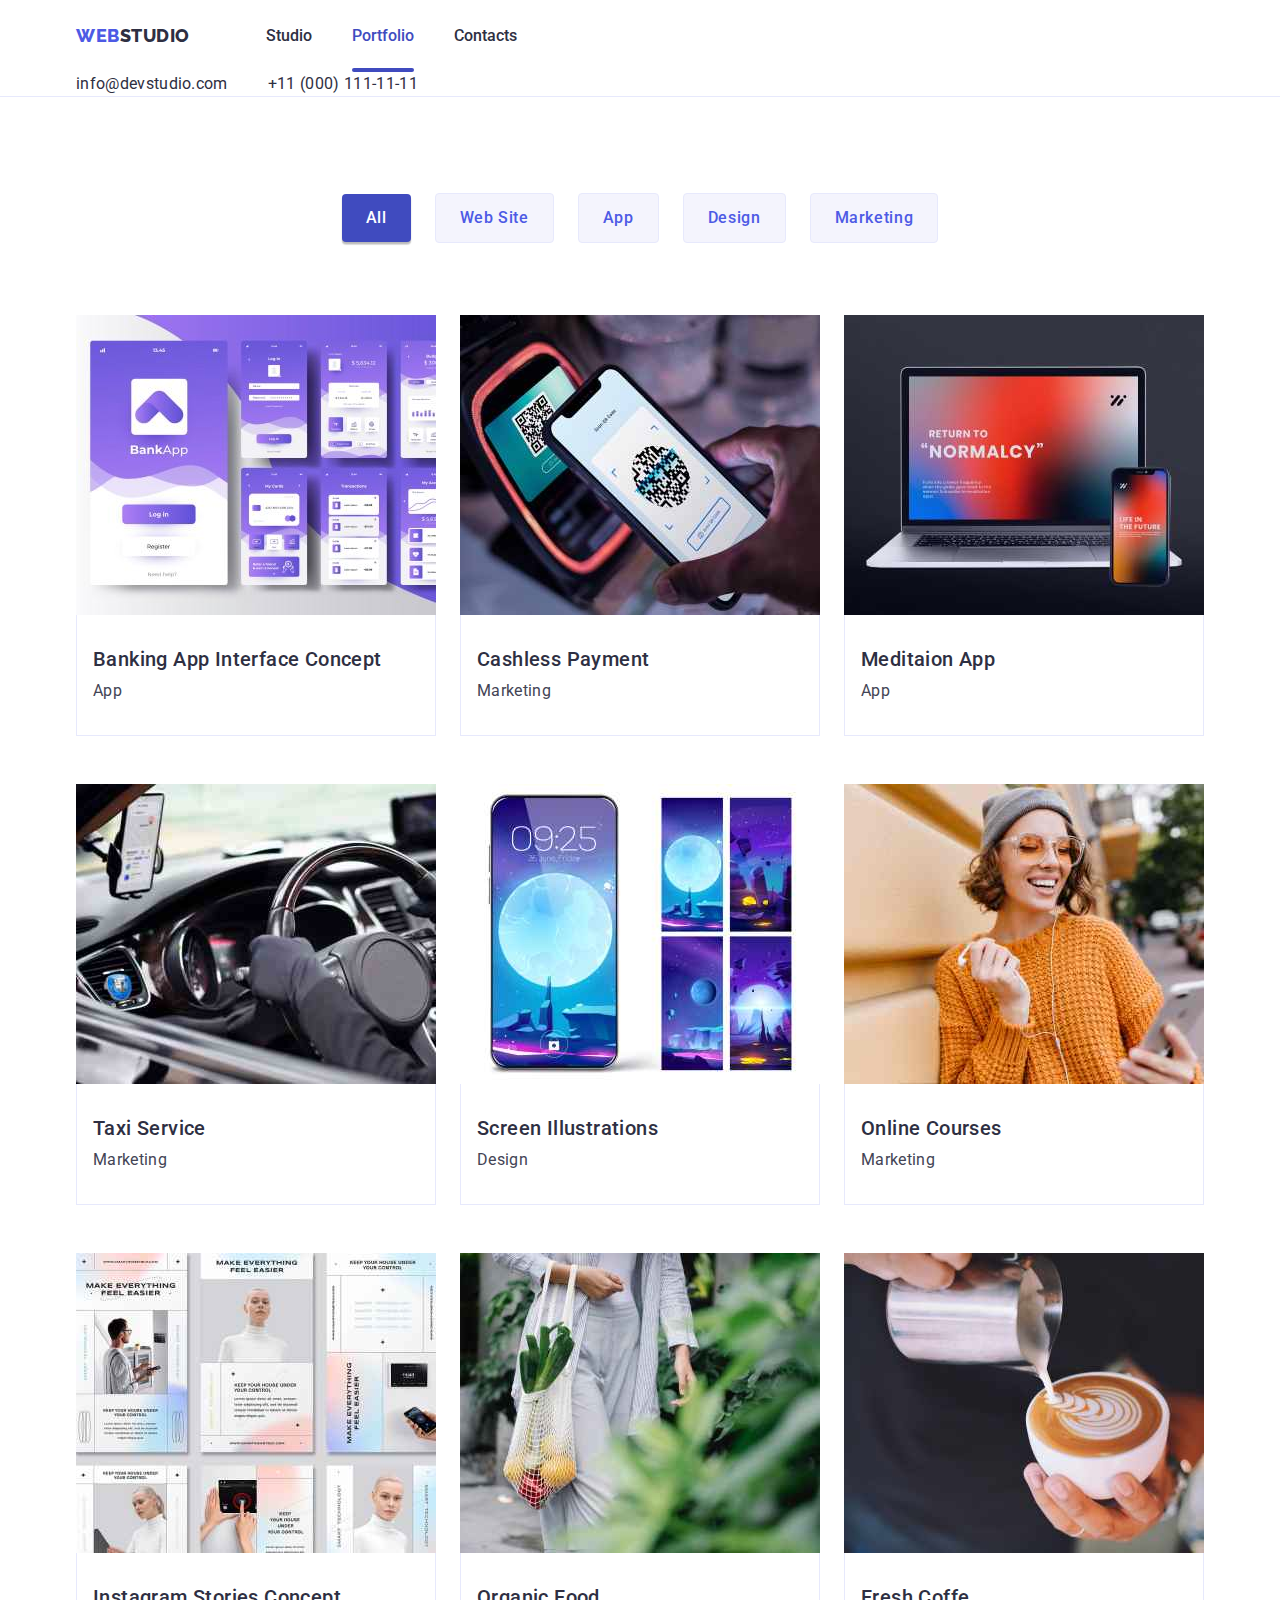
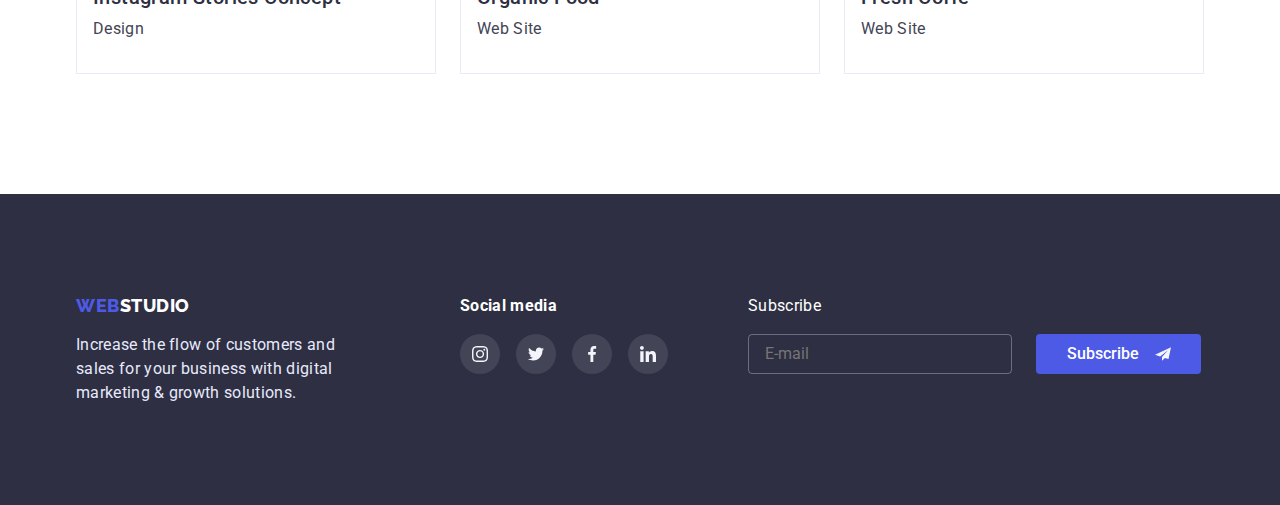
==== portfolio.html @ 862dbf1c "." ====
<!DOCTYPE html>
<html lang="en">
  <head>
    <meta charset="UTF-8" />
    <meta http-equiv="X-UA-Compatible" content="IE=edge" />
    <meta name="viewport" content="width=device-width, initial-scale=1.0" />
    <title>Portfolio</title>
    <link
      rel="stylesheet"
      href="https://cdnjs.cloudflare.com/ajax/libs/modern-normalize/1.0.0/modern-normalize.min.css"
    />
    <link rel="stylesheet" href="./css/styles.css" />
    <link rel="preconnect" href="https://fonts.googleapis.com" />
    <link rel="preconnect" href="https://fonts.gstatic.com" crossorigin />
    <link
      href="https://fonts.googleapis.com/css2?family=Raleway:wght@800&family=Roboto:wght@400;500;700;900&display=swap"
      rel="stylesheet"
    />
    <link rel="preconnect" href="https://fonts.gstatic.com>" />
  </head>
  <body>
    <header>
      <div class="container header-container">
        <nav class="header-nav">
          <a href="./index.html" class="logo-first"
            >web<span class="logo-second">studio</span></a
          >

          <ul class="site-nav">
            <li><a href="./index.html" class="link">Studio</a></li>
            <li><a href="" class="link current">Portfolio</a></li>
            <li><a href="" class="link">Contacts</a></li>
          </ul>
        </nav>
        <address>
          <ul class="adress-link">
            <li>
              <a href="mailto:info@devstudio.com" class="adress-contact"
                >info@devstudio.com</a
              >
            </li>
            <li>
              <a href="tel:+110001111111" class="adress-contact"
                >+11 (000) 111-11-11</a
              >
            </li>
          </ul>
        </address>
      </div>
    </header>
    <main>
      <section class="portfolio">
        <div class="container">
          <h1 class="section-title" hidden>Figures</h1>

          <ul class="button">
            <li><button type="button" class="button-primary">All</button></li>
            <li>
              <button type="button" class="button-secondary">Web Site</button>
            </li>
            <li>
              <button type="button" class="button-secondary">App</button>
            </li>
            <li>
              <button type="button" class="button-secondary">Design</button>
            </li>
            <li>
              <button type="button" class="button-secondary">Marketing</button>
            </li>
          </ul>

          <ul class="pictures-list">
            <li class="pictures-card">
              <a class="pictures" href="#">
                <div class="pictures-image">  
                <img
                  src="./images/imgportfolio1.jpg"
                  alt="news"
                  width="360"
                  height="300" />
                  <div class="pictures-description">
                  <p class="pictures-description-text">
                    14 Stylish and User-Friendly App Design Concepts · Task Manager App · Calorie Tracker App · Exotic Fruit Ecommerce App · Cloud Storage App
                  </p>
                </div>
                </div>
                <div class="picture">
                  <h2 class="title-secondary">Banking App Interface Concept</h2>
                  <p class="section-text">App</p>
                </div>
              </a>
            </li>
               
                 
                
            <li class="pictures-card">
              <a class="pictures" href="#">
                <div class="pictures-image">    
                <img
                  src="./images/imgportfolio2.jpg"
                  alt="qr code"
                  width="360"
                  height="300"
                />
                <div class="pictures-description">
                  <p class="pictures-description-text">
                    14 Stylish and User-Friendly App Design Concepts · Task Manager App · Calorie Tracker App · Exotic Fruit Ecommerce App · Cloud Storage App
                  </p>
                </div>
                </div>
                <div class="picture">
                  <h2 class="title-secondary">Cashless Payment</h2>
                  <p class="section-text">Marketing</p>
                </div>
              </a>
            </li>
            <li class="pictures-card">
              <a class="pictures" href="#">
                <div class="pictures-image">  
                <img
                  src="./images/imgportfolio3.jpg"
                  alt="leptop"
                  width="360"
                  height="300"
                />
                <div class="pictures-description">
                  <p class="pictures-description-text">
                    14 Stylish and User-Friendly App Design Concepts · Task Manager App · Calorie Tracker App · Exotic Fruit Ecommerce App · Cloud Storage App
                  </p>
                </div>
                </div>
                <div class="picture">
                  <h2 class="title-secondary">Meditaion App</h2>
                  <p class="section-text">App</p>
                </div>
              </a>
            </li>
            <li class="pictures-card">
              <a class="pictures" href="#">
                <div class="pictures-image">  
                <img
                  src="./images/imgportfolio4.jpg"
                  alt="car"
                  width="360"
                  height="300"
                />
                <div class="pictures-description">
                  <p class="pictures-description-text">
                    14 Stylish and User-Friendly App Design Concepts · Task Manager App · Calorie Tracker App · Exotic Fruit Ecommerce App · Cloud Storage App
                  </p>
                </div>
                </div>
                <div class="picture">
                  <h2 class="title-secondary">Taxi Service</h2>
                  <p class="section-text">Marketing</p>
                </div>
              </a>
            </li>
            <li class="pictures-card">
              <a class="pictures" href="#">
                <div class="pictures-image">  
                <img
                  src="./images/imgportfolia5.jpg"
                  alt="screen"
                  width="360"
                  height="300"
                />
                <div class="pictures-description">
                  <p class="pictures-description-text">
                    14 Stylish and User-Friendly App Design Concepts · Task Manager App · Calorie Tracker App · Exotic Fruit Ecommerce App · Cloud Storage App
                  </p>
                </div>
                </div>
                <div class="picture">
                  <h2 class="title-secondary">Screen Illustrations</h2>
                  <p class="section-text">Design</p>
                </div>
              </a>
            </li>
            <li class="pictures-card">
              <a class="pictures" href="#">
                <div class="pictures-image">  
                <img
                  src="./images/imgportfolio6.jpg"
                  alt="foto"
                  width="360"
                  height="300"
                />
                <div class="pictures-description">
                  <p class="pictures-description-text">
                    14 Stylish and User-Friendly App Design Concepts · Task Manager App · Calorie Tracker App · Exotic Fruit Ecommerce App · Cloud Storage App
                  </p>
                </div>
                </div>
                <div class="picture">
                  <h2 class="title-secondary">Online Courses</h2>
                  <p class="section-text">Marketing</p>
                </div>
              </a>
            </li>
            <li class="pictures-card">
              <a class="pictures" href="#">
                <div class="pictures-image">  
                <img
                  src="./images/imgportfolio7.jpg"
                  alt="instagram"
                  width="360"
                  height="300"
                />
                <div class="pictures-description">
                  <p class="pictures-description-text">
                    14 Stylish and User-Friendly App Design Concepts · Task Manager App · Calorie Tracker App · Exotic Fruit Ecommerce App · Cloud Storage App
                  </p>
                </div>
                </div>
                <div class="picture">
                  <h2 class="title-secondary">Instagram Stories Concept</h2>
                  <p class="section-text">Design</p>
                </div>
              </a>
            </li>
            <li class="pictures-card">
              <a class="pictures" href="#">
                <div class="pictures-image">  
                <img
                  src="./images/imgportfolio8.jpg"
                  alt="food"
                  width="360"
                  height="300"
                />
                <div class="pictures-description">
                  <p class="pictures-description-text">
                    14 Stylish and User-Friendly App Design Concepts · Task Manager App · Calorie Tracker App · Exotic Fruit Ecommerce App · Cloud Storage App
                  </p>
                </div>
                </div>
                <div class="picture">
                  <h2 class="title-secondary">Organic Food</h2>
                  <p class="section-text">Web Site</p>
                </div>
              </a>
            </li>
            <li class="pictures-card">
              <a class="pictures" href="#">
                <div class="pictures-image">  
                <img
                  src="./images/imgportfolio9.jpg"
                  alt="coffe"
                  width="360"
                  height="300"
                />
                <div class="pictures-description">
                  <p class="pictures-description-text">
                    14 Stylish and User-Friendly App Design Concepts · Task Manager App · Calorie Tracker App · Exotic Fruit Ecommerce App · Cloud Storage App
                  </p>
                </div>
                </div>
                <div class="picture">
                  <h2 class="title-secondary">Fresh Coffe</h2>
                  <p class="section-text">Web Site</p>
                </div>
              </a>
            </li>
          </ul>
        </div>
      </section>
    </main>
    <footer class="footer">
      <div class="footer-container container">
        <div class="footer-webstudio"> 
        <a href="./index.html" class="logo-first"
          >web<span class="logo-second-footer">studio</span></a
        >
        <p class="footer-text">
          Increase the flow of customers and sales for your business with
          digital marketing & growth solutions.
        </p>
      </div >
        <div class="footer-social-media" >   
          <h3 class="name-media">Social media</h3>
     <ul class="social-media">
         
          <li class="socials-item" > 
            <a class="footer-link" href="#">
           <svg class="footer-icon">
             <use href='./images/icons.svg#icon-instagram' > </use>
           
          </a> 
         </li> 
         <li class="socials-item" > 
          <a class="footer-link" href="#">
         <svg class="footer-icon">
           <use href='./images/icons.svg#icon-twitter'  > </use>
         
        </a> 
       </li> 
       <li class="socials-item" > 
        <a class="footer-link" href="#">
       <svg class="footer-icon">
         <use href='./images/icons.svg#icon-facebook'  > </use>
       
      </a> 
     </li> 
     <li class="socials-item" > 
      <a class="footer-link" href="#">
     <svg class="footer-icon">
       <use href='./images/icons.svg#icon-linkedin' > </use>
     
    </a> 
   </li> 
         </ul>
        
        </div>
        <div class="footer-block">
          <p class="footer-subscribe"> Subscribe</p>
          <form class="footer-part" action="">
            <input class="footer-input" id="email" type="email" name="email" placeholder="E-mail">
          <button class="footer-button" type="submit" >Subscribe 
            <svg class="footer-icon" width="24" height="24">
                  <use href="./images/icon-subscribe.svg#icon-Frame-3"></use>
                </svg> 
              </button> 
              
          </form>  
        </div>
      </div>
      </div>
    </footer>
  </body>
</html>
---- css/styles.css ----
:root {
  --primary-text-color: #2e2f42;
  --accent-color: #434455;
  --footer-text-color: #e7e9fc;
  --ligo-color: #4d5ae5;
  --button-color: #404bbf;
  --color-background: #ffffff;
  --color-background-button: #f4f4fd;
  --color-footer-link: rgba(255 255 255 0.1);
  --color-footer-icon: #31d0aa;
  --color-customer: #8e8f99;
  --color-background-modal: #FCFCFC ;
}
body {
  font-family: "Roboto", sans-serif;
  background-color: var(--color-background);
  color: var(--primary-text-color);
  margin: 0;
}
.container {
  max-width: 428px;
  padding-left: 15px;
  padding-right: 15px;
  margin-left: auto;
  margin-right: auto;
}

@media screen and (min-width: 768px) {
  .container {
    max-width: 768px;
  }
}

@media screen and (min-width: 1200px) {
  .container {
    max-width: 1158px;
  }
}
.section {
  padding-top: 120px;
  padding-bottom: 120px;
}
.header-container-desktop {
  display: flex;
  align-items: center;
  gap: 24px;
}
header {
  border-bottom: 1px solid var(--footer-text-color);
 
}
.header-nav {
  display: flex;
  align-items: center;
  flex-grow: 1;
}

ul {
  list-style: none;
  margin: 0;
  padding: 0;
  list-style-type: none;
}
h1,
h2,
h3,
ul,
p {
  margin-top: 0;
  margin-bottom: 0;
}
img {
  display: block;
  max-width: 100%;
  height: auto;
}
.site-nav {
  font-weight: 500;
  font-size: 16px;
  line-height: 1.5;
  text-decoration: none;
  display: flex;
  gap: 40px;
}

.logo-first {
  font-family: "Raleway";
  font-weight: 800;
  font-size: 18px;
  letter-spacing: 0.03em;
  line-height: 1.3;
  color: var(--ligo-color);
  text-decoration: none;
  text-transform: uppercase;
  margin-right: 76px;
}
.logo-second {
  color: var(--primary-text-color);
}
.logo-second-footer {
  align-items: center;
  font-family: "Raleway";
  font-style: normal;
  font-weight: 800;
  font-size: 18px;
  line-height: 1.3;
  letter-spacing: 0.03em;
  color: var(--color-background);
  text-transform: uppercase;
}
.adress-link {
  font-weight: 400;
  font-size: 16px;
  line-height: 1.5;
  color: var(--accent-color);
  text-decoration: none;
  letter-spacing: 0.02em;
  display: flex;
  gap: 40px;
  transition: color 250ms cubic-bezier(0.4, 0, 0.2, 1);
}
.header-container-mobila{
  display: flex;
  align-items: center;
  justify-content: space-between;
}


@media (max-width: 1200px){
 .header-container-desktop{
   align-items: flex-start;
 }
}
.adress-contact:hover,
.adress-contact:focus {
  color: var(--button-color);
}
@media (max-width: 1200px){
 .adress-link{
   flex-direction: column;
  margin-top: 16px;
   margin-bottom: 6px;
 }
}
@media (min-width:768px){
 .header-container-mobila{
   display: none;
 }
}

@media (max-width:768px){
 .header-container-desktop{
   display: none;
 }
}
.header-burger{
   border: 3px solid var(--primary-text-color);
}
/* mobile menu*/
.mobile-menu{
  position: fixed;
  left: 0;
  top: 0;
  right: 0;
  bottom: 0;
  width: 100%;
  max-width: 428px;
  background-color: var(--color-background);
  transform: translateX(100%);
  transition: transform 250ms cubic-bezier(0.4, 0, 0.2, 1);
}
.mobile-menu{
  transform: translateX(0);
}
/*hero section*/

.hero {
  background-color: var(--primary-text-color);
  text-align: center;
  padding-top: 188px;
  padding-bottom: 188px;
  max-width: 1440px;
  background-image: linear-gradient(
      rgba(46, 47, 66, 0.7),
      rgba(46, 47, 66, 0.7)
    ),
    url("../images/hero.jpg");
  background-repeat: no-repeat;
  background-position: center;
  background-size: cover;
 margin: 0 auto;
}

.hero-title {
  font-size: 56px;
  line-height: 1.07;
  letter-spacing: 0.02em;
  color: var(--color-background);
  text-align: center;
  max-width: 496px;
  margin: 0 auto 48px;
}
.hero-button {
  font-weight: 500;
  font-size: 16px;
  line-height: 1.5;
  background-color: var(--ligo-color);
  color: var(--color-background);
  letter-spacing: 0.04em;
  font-family: "Roboto";
  cursor: pointer;
  border-radius: 4px;
  padding: 16px 32px;
  border: 0;
  transition: background-color 250ms cubic-bezier(0.4, 0, 0.2, 1);
}
.hero-button:hover,
.hero-button:focus{
  background-color: var(--button-color);
}

.site-nav .link.current {
  color: var(--button-color);
  text-decoration: none;
  font-family: inherit;
}
.link {
  position: relative;
  text-decoration: none;
  color: var(--primary-text-color);
  padding: 24px 0;
  display: block;
  transition: color 250ms cubic-bezier(0.4, 0, 0.2, 1);
}
.link:hover,
.link:focus{
  color: var(--button-color);
}

.link.current::after{
  position: absolute;
  bottom: 0;
  background-color: var(--button-color);
  border-radius: 2px;
  display: block;
  width: 100%;
  height: 4px;
  content: "";
}
.adress-contact {
  text-decoration: none;
  color: var(--primary-text-color);
  padding: 24px 0;
  font-style: normal;
  transition: color 250ms cubic-bezier(0.4, 0, 0.2, 1);
}

/* feature section*/
.waw {
  display: flex;
  flex-wrap: wrap;
  gap: 24px;
}
.list-features {
  flex-basis: calc((100% - 72px) / 4);
}
.list-features::before {
  display: block;
  content: "";
  height: 112px;
  background-repeat: no-repeat;
  background-position: center;
  background-color: var(--color-background-button);
}
.list-features:nth-child(1)::before {
  background-image: url(../images/antenna.svg);
}
.list-features:nth-child(2)::before {
  background-image: url(../images/clock.svg);
}
.list-features:nth-child(3)::before {
  background-image: url(../images/diagram.svg);
}
.list-features:nth-child(4)::before {
  background-image: url(../images/astronaut.svg);
}
.section-text {
  color: var(--accent-color);
  font-size: 16px;
  line-height: 1.5;
  letter-spacing: 0.02em;
}
.title-secondary {
  color: var(--primary-text-color);
  font-weight: 500;
  font-size: 20px;
  line-height: 1.2;
  letter-spacing: 0.02em;
}

/* what are we doing section*/
.section.section-doing {
  padding-top: 0;
}
.about-list {
  flex-wrap: wrap;
  display: flex;
  gap: 24px;
}
.about-images {
  flex-basis: calc((100% - 48px) / 3);
}
.section-title {
  font-size: 36px;
  line-height: 1.1;
  letter-spacing: 0.02em;
  text-align: center;
  margin-bottom: 72px;
}

@media(max-width:768px){
  .about-container{
display: none;
  }
}

/*our team section*/
.section.container-team {
  background-color: var(--color-background-button);
}
.team-card.team {
  text-align: center;
  background-color: var(--color-background);
  box-shadow: 0px 1px 6px rgba(46, 47, 66, 0.08),
    0px 1px 1px rgba(46, 47, 66, 0.16), 0px 2px 1px rgba(46, 47, 66, 0.08);
  border-radius: 0px 0px 4px 4px;
}
.team-list {
  display: flex;
  flex-wrap: wrap;
  gap: 24px;
}
.team-card {
  background: var(--color-background);
  flex-basis: calc((100% - 72px) / 4);
}
.team-name {
  color: var(--primary-text-color);
  font-weight: 500;
  font-size: 20px;
  line-height: 1.2;
  letter-spacing: 0.02em;
  text-align: center;

  margin-bottom: 8px;
}
.job {
  color: var(--accent-color);
  
  font-size: 16px;
  line-height: 1.5;
  letter-spacing: 0.02em;
}
.team-info {
  padding: 32px 16px ;
}
/* Social */
.socials-list {
  display: flex;
  justify-content: center;
  gap: 24px;
  margin-top: 8px;
}
.socials-item {
  width: 40px;
  height: 40px;
  background-color: rgba(255 255 255 0.1);
}
.socials-link {
  display: flex;
  align-items: center;
  justify-content: center;
  width: 100%;
  height: 100%;
  background-color: var(--ligo-color);
  border-radius: 50%;
  transition: background-color 250ms cubic-bezier(0.4, 0, 0.2, 1);
}

.socials-link:hover,.socials-link:focus{
 background-color: var(--button-color);
 border-radius: 50%;
 cursor: pointer;
    }
.socials-icon {
  width: 16px;
  height: 16px;
  fill: currentColor;
  fill: var(--color-background-button);
}
/*customers*/
.customers {
  padding-top: 102px;
  padding-bottom: 120px;
}
.customers-item {
  width: 168px;
  height: 88px;
}
.customers-link {
  width: 100%;
  height: 100%;
  border: 1px solid #8e8f99;
  border-radius: 4px;
  display: flex;
  align-items: center;
  justify-content: center;
  fill: var(--color-customer);
  transition: fill 250ms cubic-bezier(0.4, 0, 0.2, 1), border 250ms cubic-bezier(0.4, 0, 0.2, 1);
}
.customers-title {
  font-size: 36px;
  line-height: 1.1;
  letter-spacing: 0.02em;
  margin-bottom: 72px;
  text-align: center;
  color: var(--primary-text-color);
}
.customers-list {
  display: flex;
  gap: 24px;
  margin: 0;
  padding: 0;
  transition: fill 250ms cubic-bezier(0.4, 0, 0.2, 1);
}
.customers-link:hover,.customers-link:focus {
  fill: var(--button-color);
  border: 1px solid var(--button-color);
}

/* footer */
.footer {
  padding-top: 100px;
  padding-bottom: 100px;
  background-color: var(--primary-text-color);
}
.footer-text {
  width: 264px;
  margin-top: 16px;
  margin-bottom: 0;
  line-height: 1.5;
  letter-spacing: 0.02em;
  color: var(--footer-text-color);
}
.footer-container {
  display: flex;
  
}
.footer-webstudio{
  margin-right: 120px;
}
.footer-social-media{
  margin-right: 80px;
}
/*social footer*/
.social-media {
  display: flex;
  justify-content: center;
  gap: 16px;
  padding: 0;
}
.name-media {
  width: 208px;
  margin-bottom: 16px;
  font-size: 16px;
  line-height: 1.5;
  letter-spacing: 0.02em;
  color: var(--color-background);
}

.footer-link {
  display: flex;
  align-items: center;
  justify-content: center;
  width: 100%;
  height: 100%;

  background-color: var(--accent-color);
  border-radius: 50%;
  transition: background-color 250ms cubic-bezier(0.4, 0, 0.2, 1);
}

.footer-icon {
  width: 16px;
  height: 16px;
  fill: currentColor;
  fill: var(--color-background-button);
}
.footer-link:hover,
.footer-link:focus {
  background-color: var(--color-footer-icon);
}

/* footer subscribe*/

.footer-block{
  
    position: relative;
    margin-right: 0;
   }
   .footer-subscribe {
       color: var(--color-background);
       font-size: 16px;
       line-height: 1.5;
       letter-spacing: 0.02em;
       width: 208px;
       margin-bottom: 16px;
   }
   .footer-part {
    display: flex;
   
   }
   .footer-input{
   
    background-color: transparent;
    border: 1px solid rgba(255, 255, 255, 0.3);
    border-radius: 4px;
    width: 264px;
    height: 40px;
    padding-top: 8px;
    padding-bottom: 8px;
    padding-left: 16px;
    color: var(--color-background);
   }


   .footer-button {
    display: flex;
    
    background-color: var(--ligo-color);
    color: var(--color-background);

    font-family: inherit;
    font-weight: 500;
    font-size: 16px;
    line-height: 1.5;

    border: none;
    border-radius: 4px;
    cursor: pointer;

    
    margin-left: 24px;
    gap: 16px;
    width: 165px;
    height: 40px;
    justify-content: center;
    align-items: center;

    text-align: center;
    transition: background-color 250ms cubic-bezier(0.4, 0, 0.2, 1);
}
.footer-button:hover,
.footer-button:focus{
  background-color: var(--button-color);
}

/*buuton*/

.button {
  display: flex;
  align-items: center;
  justify-content: center;
  gap: 24px;
  margin-bottom: 72px;
}
.button-primary {
  padding: 12px 24px;
  background-color: var(--button-color);
  color: var(--color-background);
  font-family: inherit;
  font-weight: 500;
  font-size: 16px;
  line-height: 1.5;
  cursor: pointer;
  border-radius: 4px;
  letter-spacing: 0.04em;
  box-shadow: 0px 3px 1px rgba(0, 0, 0, 0.1), 0px 2px 1px rgba(0, 0, 0, 0.08),
    0px 2px 2px rgba(0, 0, 0, 0.12);
  border: 0;
}
.button-secondary {
  color: var(--ligo-color);
  font-family: inherit;
  background-color: var(--color-background-button);
  font-weight: 500;
  font-size: 16px;
  line-height: 1.5;
  letter-spacing: 0.04em;
  cursor: pointer;
  border: 1px solid var(--footer-text-color);
  border-radius: 4px;
  padding: 12px 24px;
  transition: background-color 250ms cubic-bezier(0.4, 0, 0.2, 1),
              color 250ms cubic-bezier(0.4, 0, 0.2, 1),
              box-shadow 250ms cubic-bezier(0.4, 0, 0.2, 1),
              border 250ms cubic-bezier(0.4, 0, 0.2, 1);
}
.button-secondary:hover,
.button-secondary:focus {
  background-color: var(--button-color);
  color: var(--footer-text-color);
  box-shadow: 0px 4px 4px 0px rgba(0, 0, 0, 0.25),
    0px 4px 4px 0px rgba(0, 0, 0, 0.25);
}

/*picturies section*/
.portfolio {
  padding: 96px 0 120px 0;
}
.team {
  text-align: center;
}
.pictures-list {
  flex-wrap: wrap;
  display: flex;
  gap: 48px 24px;
}
.pictures-card {
  flex-basis: calc((100% - 48px) / 3);
}

.picture {
  border: 1px solid #e7e9fc;
  border-top: none;
  padding-top: 32px;
  padding-left: 16px;
  padding-bottom: 32px;
}
.pictures {
  text-decoration: none;
  display: block;
  transition:  box-shadow 250ms cubic-bezier(0.4, 0, 0.2, 1);
 
  
}
.pictures:hover {
  box-shadow: 0px 1px 6px rgba(46, 47, 66, 0.08),
    0px 1px 1px rgba(46, 47, 66, 0.16), 0px 2px 1px rgba(46, 47, 66, 0.08);
}

.title-secondary {
  margin-bottom: 8px;
}
.pictures-image{
  position: relative;
  overflow: hidden;
}
.pictures-description{
  position: absolute;
  top: 0;
  left: 0;
  width: 100%;
  height: 100%;
  background-color: var(--ligo-color);
  transform: translateY(100%); 
  transition: 250ms; 

}
.pictures:hover .pictures-description,
.pictures:focus .pictures-description
{
  transform: translateY(0);
}
  
.pictures-description-text{
  color: var(--color-background-button);
  font-size: 16px;
  line-height: 1.5;
  letter-spacing: 0.02em;
  padding: 40px 32px 164px 32px;
}

.backdrop{
  position: fixed;
  top: 0;
  left: 0;
  width: 100%;
  height: 100%;
  display: flex;
  align-items: center;
  justify-content: center;
  background-color:  rgba(46, 47, 66, 0.4);
  transition: opacity 250ms cubic-bezier(0.4, 0, 0.2, 1), visibility 250ms cubic-bezier(0.4, 0, 0.2, 1);
  }
.backdrop.is-hidden{
    opacity: 0;
    visibility: hidden;
    pointer-events: none;
}
.modal{
  position: relative;
  width: 100%;
  height: 100%;
  max-width: 408px;
  max-height: 584px;
  background-color: var(--color-background-modal) ;
  transition: box-shadow 250ms cubic-bezier(0.4, 0, 0.2, 1);
  border-radius: 4px;
  padding: 72px 24px  24px;

}
.modal:hover{
    box-shadow: 0px 1px 1px rgba(0, 0, 0, 0.14), 0px 1px 3px rgba(0, 0, 0, 0.12), 0px 2px 1px rgba(0, 0, 0, 0.2);
}
.modal-close{
  position: absolute;
  top: 24px;
  right: 24px;
  border-radius: 50%;
  border: 1px solid rgba(0, 0, 0, 0.1);
  background: var(--footer-text-color);
  transition: background-color 250ms cubic-bezier(0.4, 0, 0.2, 1);
  cursor: pointer;
  width: 24px;
  height: 24px;
}

.modal-close:hover {
    background-color: var(--button-color);
    fill: var(--color-background);}
    





  .modal-form{
    display: flex;
    flex-wrap: wrap;
    gap: 8px;
    margin-bottom: 4px;
}


.form-field{
  flex-basis: 100%;
    position: relative;
    width: 100%;
    height: 100%;
    margin-bottom: 4px;
    font-size: 12px;
    line-height: 1.16;
    color: var(--color-customer) ;

}

.modal-line {
  display: block;
  color: var(--color-customer) ;
  font-size: 12px;
  line-height: 1.16;
  margin-bottom: 4px;

}

.modal-block{
  width: 100%;
  border: 1px solid rgba(33, 33, 33, 0.2);
  border-radius: 4px;
  width: 360px;
  height: 40px;
  padding-left: 40px;
  
}
.modal-block:focus {
  outline: none;
  border: 1px solid var(--button-color);
 

}

.icon-name-modal{

  position: absolute;
    left: 16px;
    top:50%;
    transform: translateY(-50%);
    fill: var(--primary-text-color);

}
.modal-block:focus+.icon-name-modal {
  fill: var(--button-color);
}

.modal-title{
  font-weight: 500;
  font-size: 16px;
  line-height: 1.5;
  color: var(--primary-text-color) ;
  text-align: center;
  margin-bottom: 16px;
  letter-spacing: 0.02em;
}


.modal-span{
  display: block;
position: relative;
align-items: center;
justify-content: center;
}

  .user-textarea{
    resize: none;
    width: 360px;
    height: 120px;
    border: 1px solid rgba(33, 33, 33, 0.2) ;
    border-radius: 4px;
    padding-top: 8px;
    padding-left: 16px;
    font-size: 12px;
    line-height: 1.33;
    color: rgba(46, 47, 66, 0.4);
    letter-spacing: 0.04em;
    margin-top: 4px;
    outline: none;
   
  }
.check-input{
    appearance: none ;
    background-position: center;
  }
 .check-text{
white-space: nowrap;
display: flex;
    margin-right: 16px;
    display: block;
    justify-content: center;
    align-items: center;
    border: none;
    color: var(--color-customer);
    letter-spacing: 0.04em;
    line-height: 14px;
  }

  .check-box{
    margin-right: 16px;
    display: inline-block;
    top: 0;
        left: 0;
        width: 16px;
        height: 16px;
        border: 1.25px solid var(--primary-text-color);
        border-radius: 2px;
  }

  .check-input:checked + .check-box {
    background-color: var(--ligo-color);
    background-image: url(../images/Vector.svg);
    background-repeat: no-repeat;
    background-position: center;
    border: 1.25px solid var(--ligo-color);
    transition: border 250ms cubic-bezier(0.4, 0, 0.2, 1,) background-color 250ms cubic-bezier(0.4, 0, 0.2, 1) ;
  }
  .privacy-policy{
    color: var(--button-color);
    text-decoration:underline;
    font-size: 12px;
    line-height: 1.16;
  
  }
  .modal-button-policy{
    display: block;
    font-family: Roboto;
    font-size: 16px;
    font-weight: 500;
    letter-spacing: 0.04em;
    line-height: 1.5;
    width: 169px;
    height: 56px;
    border: none;
    color: var(--color-background);
    background-color: var(--ligo-color);
    border-radius: 4px;
    cursor: pointer;
    padding: 0;
    margin:  0 auto;
    transition: backraund-color 250ms cubic-bezier(0.4, 0, 0.2, 1,) box-shadov 250ms cubic-bezier(0.4, 0, 0.2, 1,) ;


  }

  .modal-button-policy:hover,
  .modal-button-policy:focus{
    background-color: var(--button-color);
  }
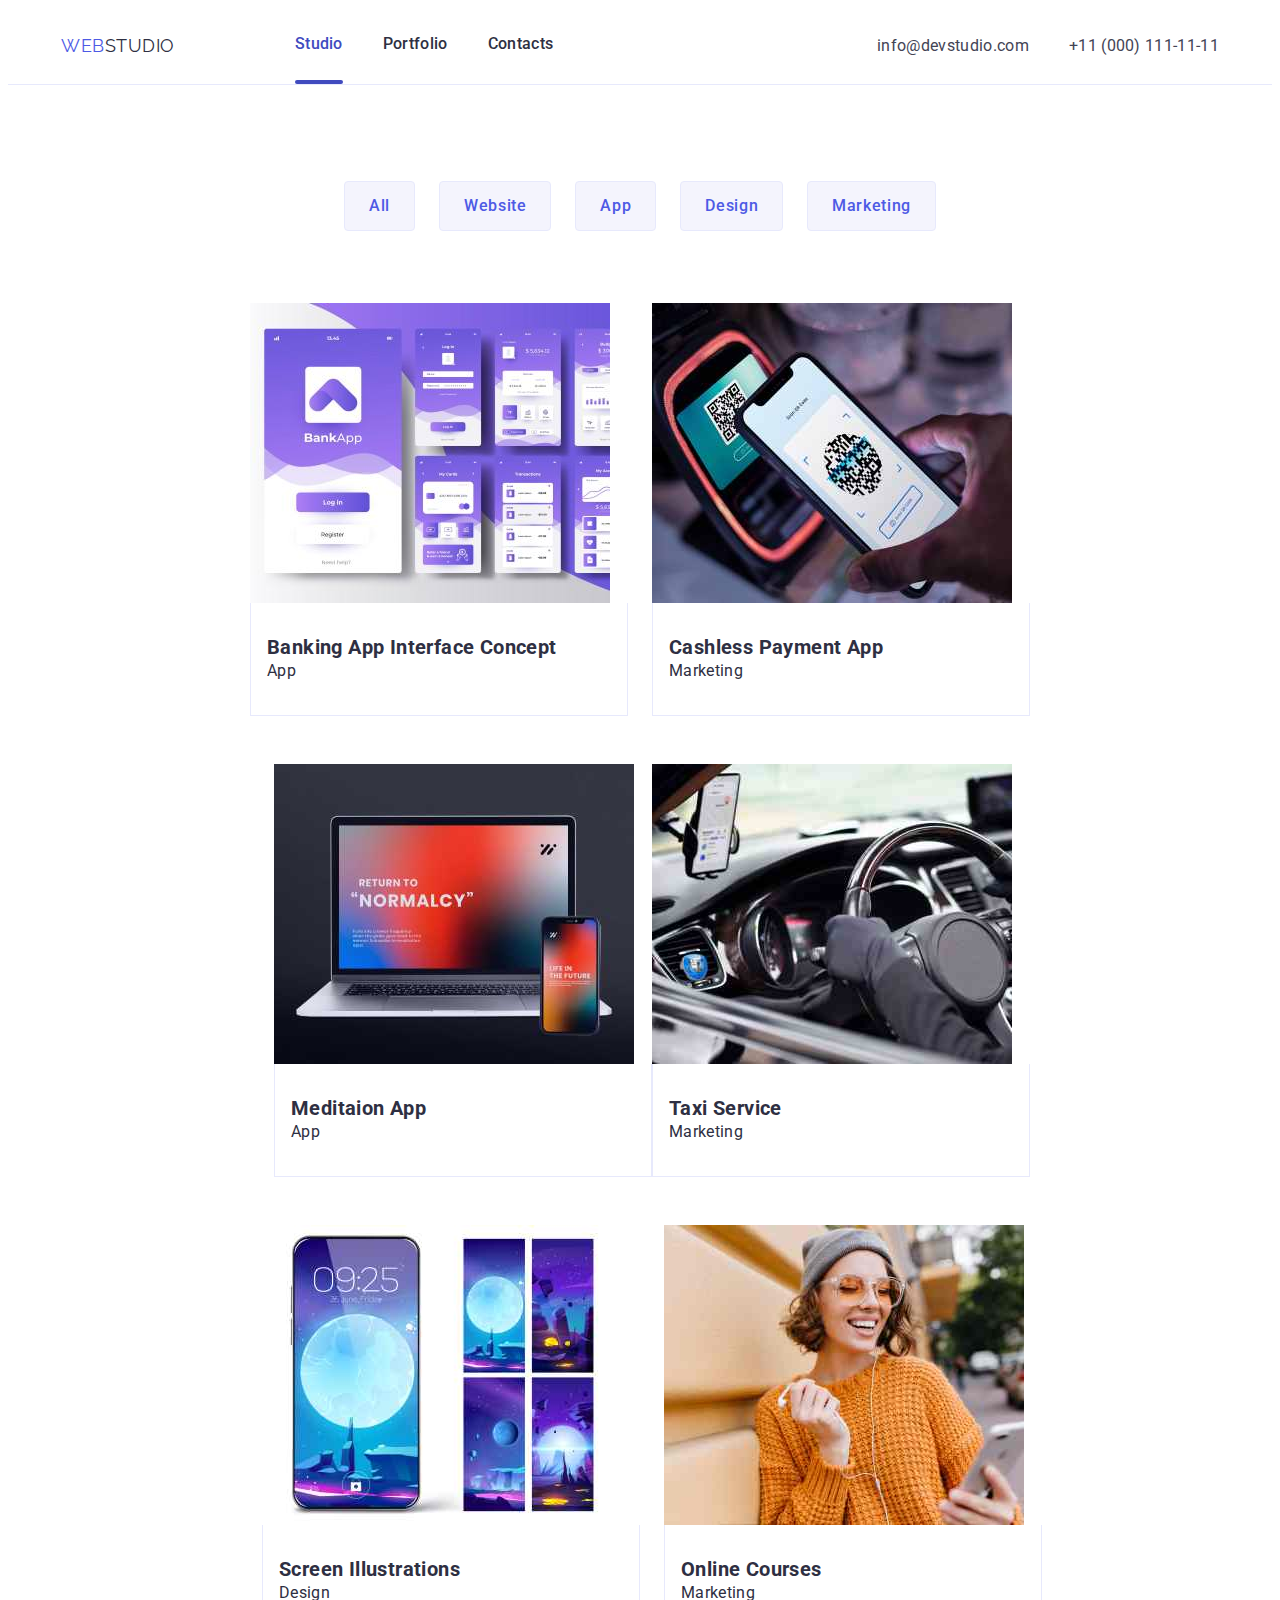
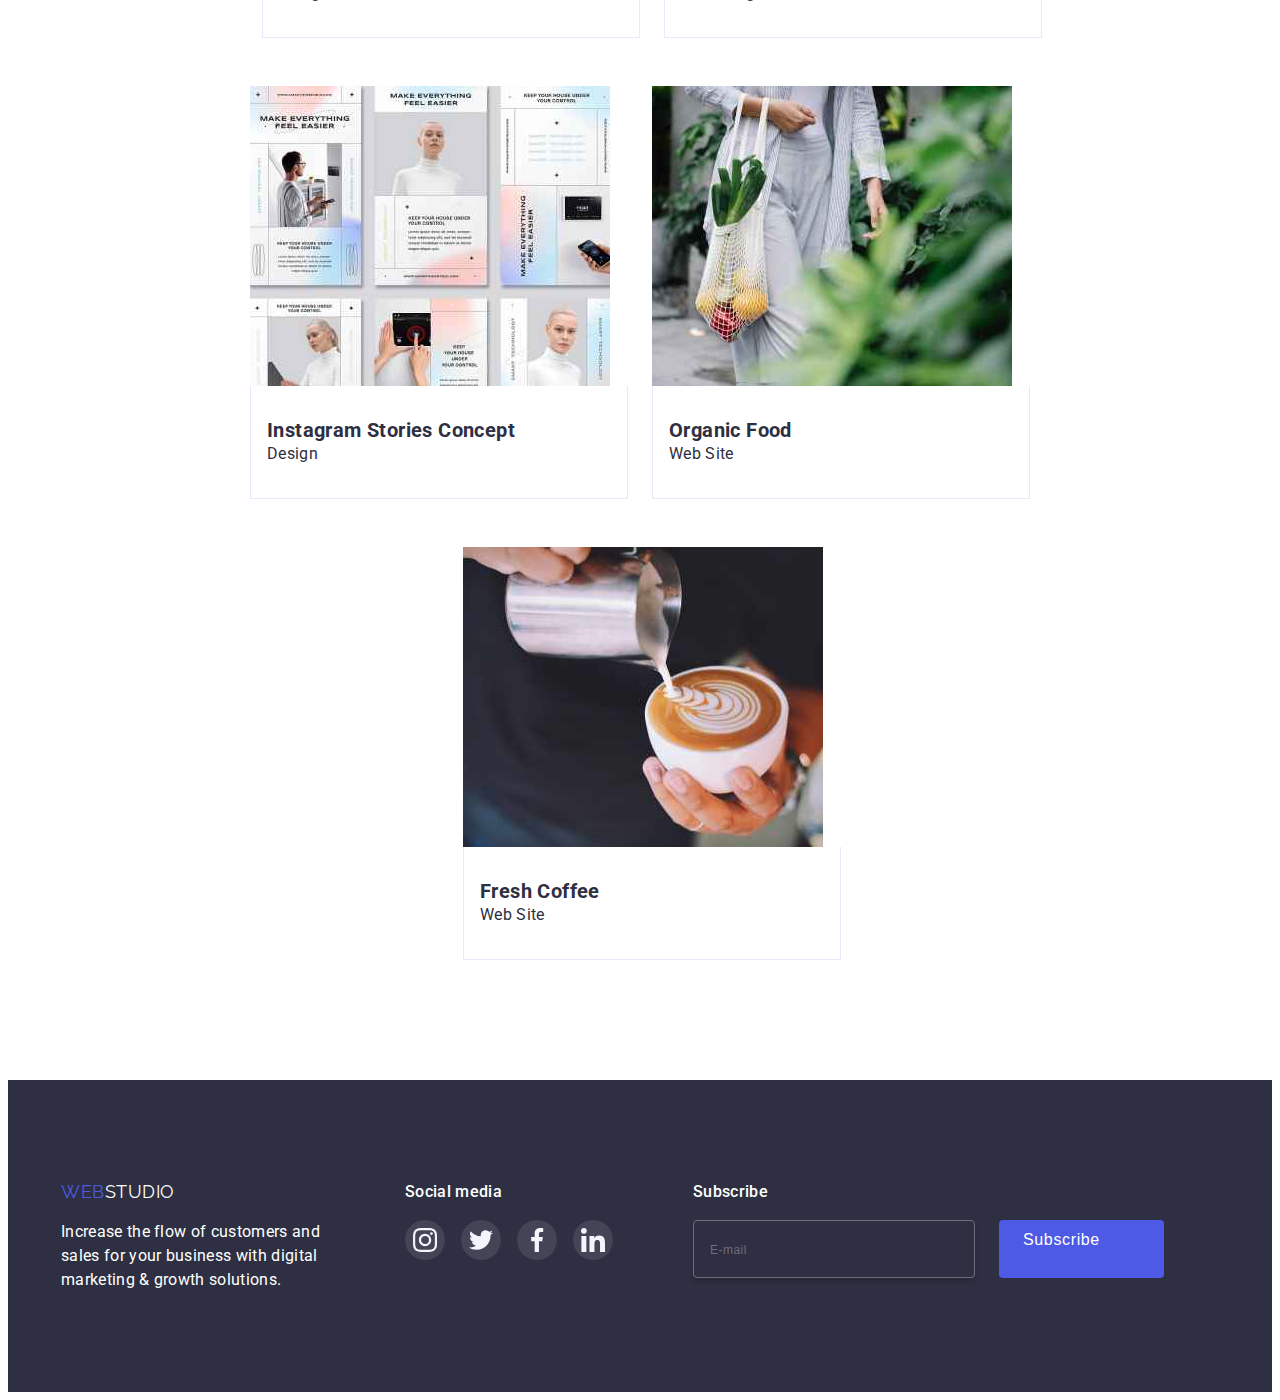
==== commit 1b6690d1: "." ====
--- a/portfolio.html
+++ b/portfolio.html
@@ -4,10 +4,13 @@
     <meta charset="UTF-8" />
     <meta http-equiv="X-UA-Compatible" content="IE=edge" />
     <meta name="viewport" content="width=device-width, initial-scale=1.0" />
-    <title>Portfolio</title>
+    <title>Document</title>
     <link
       rel="stylesheet"
-      href="https://cdnjs.cloudflare.com/ajax/libs/modern-normalize/1.0.0/modern-normalize.min.css"
+      href="https://cdnjs.cloudflare.com/ajax/libs/modern-normalize/1.1.0/modern-normalize.min.css"
+      integrity="sha512-wpPYUAdjBVSE4KJnH1VR1HeZfpl1ub8YT/NKx4PuQ5NmX2tKuGu6U/JRp5y+Y8XG2tV+wKQpNHVUX03MfMFn9Q=="
+      crossorigin="anonymous"
+      referrerpolicy="no-referrer"
     />
     <link rel="stylesheet" href="./css/styles.css" />
     <link rel="preconnect" href="https://fonts.googleapis.com" />
@@ -16,248 +19,280 @@
       href="https://fonts.googleapis.com/css2?family=Raleway:wght@800&family=Roboto:wght@400;500;700;900&display=swap"
       rel="stylesheet"
     />
-    <link rel="preconnect" href="https://fonts.gstatic.com>" />
   </head>
   <body>
     <header>
-      <div class="container header-container">
+     <div class="container header-container">
         <nav class="header-nav">
-          <a href="./index.html" class="logo-first"
-            >web<span class="logo-second">studio</span></a
+          <a class="logo" href="./index.html"
+            ><span class="logo-web">Web</span>Studio</a
           >
-
-          <ul class="site-nav">
-            <li><a href="./index.html" class="link">Studio</a></li>
-            <li><a href="" class="link current">Portfolio</a></li>
-            <li><a href="" class="link">Contacts</a></li>
+          <ul class="list menu nav-menu">
+            <li class="item">
+              <a class="menu-item current" href="./index.html">Studio</a>
+            </li>
+            <li class="item">
+              <a class="menu-item" href="./portfolio.html">Portfolio</a>
+            </li>
+            <li class="item"><a class="menu-item" href="">Contacts</a></li>
           </ul>
         </nav>
-        <address>
-          <ul class="adress-link">
-            <li>
-              <a href="mailto:info@devstudio.com" class="adress-contact"
+        <address class="address">
+          <ul class="list">
+            <li class="item-contact-nav">
+              <a class="contact" href="mailto:info@devstudio.com"
                 >info@devstudio.com</a
               >
             </li>
-            <li>
-              <a href="tel:+110001111111" class="adress-contact"
+            <li class="item-contact-nav">
+              <a class="contact" href="tel:+110001111111"
                 >+11 (000) 111-11-11</a
               >
             </li>
           </ul>
         </address>
       </div>
+      <div class="main-nav-mobile container">
+        <a class="logo" href="./index.html"
+            ><span class="logo-web">Web</span>Studio</a
+          >
+          <button type="button" class="burger-menu js-open-menu">
+            <svg class="burger-icon">
+             <use href="./images/burger.svg#icon-charm_menu-hamburger"></use>
+            </svg>
+          </button>
+      </div>
     </header>
     <main>
-      <section class="portfolio">
+      <section class="portfolio-section">
         <div class="container">
-          <h1 class="section-title" hidden>Figures</h1>
-
-          <ul class="button">
-            <li><button type="button" class="button-primary">All</button></li>
-            <li>
-              <button type="button" class="button-secondary">Web Site</button>
-            </li>
-            <li>
-              <button type="button" class="button-secondary">App</button>
-            </li>
-            <li>
-              <button type="button" class="button-secondary">Design</button>
-            </li>
-            <li>
-              <button type="button" class="button-secondary">Marketing</button>
+          <ul class="btn-portfolio">
+            <li class="nav-portfolio">
+              <button class="list-btn-portfolio" type="button">All</button>
+            </li>
+            <li class="nav-portfolio">
+              <button class="list-btn-portfolio" type="button">Website</button>
+            </li>
+            <li class="nav-portfolio">
+              <button class="list-btn-portfolio" type="button">App</button>
+            </li>
+            <li class="nav-portfolio">
+              <button class="list-btn-portfolio" type="button">Design</button>
+            </li>
+            <li class="nav-portfolio">
+              <button class="list-btn-portfolio" type="button">
+                Marketing
+              </button>
             </li>
           </ul>
-
-          <ul class="pictures-list">
-            <li class="pictures-card">
-              <a class="pictures" href="#">
-                <div class="pictures-image">  
-                <img
-                  src="./images/imgportfolio1.jpg"
-                  alt="news"
-                  width="360"
-                  height="300" />
-                  <div class="pictures-description">
-                  <p class="pictures-description-text">
-                    14 Stylish and User-Friendly App Design Concepts · Task Manager App · Calorie Tracker App · Exotic Fruit Ecommerce App · Cloud Storage App
-                  </p>
-                </div>
-                </div>
-                <div class="picture">
-                  <h2 class="title-secondary">Banking App Interface Concept</h2>
-                  <p class="section-text">App</p>
-                </div>
-              </a>
-            </li>
-               
-                 
-                
-            <li class="pictures-card">
-              <a class="pictures" href="#">
-                <div class="pictures-image">    
-                <img
-                  src="./images/imgportfolio2.jpg"
-                  alt="qr code"
-                  width="360"
-                  height="300"
-                />
-                <div class="pictures-description">
-                  <p class="pictures-description-text">
-                    14 Stylish and User-Friendly App Design Concepts · Task Manager App · Calorie Tracker App · Exotic Fruit Ecommerce App · Cloud Storage App
-                  </p>
-                </div>
-                </div>
-                <div class="picture">
-                  <h2 class="title-secondary">Cashless Payment</h2>
-                  <p class="section-text">Marketing</p>
-                </div>
-              </a>
-            </li>
-            <li class="pictures-card">
-              <a class="pictures" href="#">
-                <div class="pictures-image">  
-                <img
-                  src="./images/imgportfolio3.jpg"
-                  alt="leptop"
-                  width="360"
-                  height="300"
-                />
-                <div class="pictures-description">
-                  <p class="pictures-description-text">
-                    14 Stylish and User-Friendly App Design Concepts · Task Manager App · Calorie Tracker App · Exotic Fruit Ecommerce App · Cloud Storage App
-                  </p>
-                </div>
-                </div>
-                <div class="picture">
-                  <h2 class="title-secondary">Meditaion App</h2>
-                  <p class="section-text">App</p>
-                </div>
-              </a>
-            </li>
-            <li class="pictures-card">
-              <a class="pictures" href="#">
-                <div class="pictures-image">  
-                <img
-                  src="./images/imgportfolio4.jpg"
-                  alt="car"
-                  width="360"
-                  height="300"
-                />
-                <div class="pictures-description">
-                  <p class="pictures-description-text">
-                    14 Stylish and User-Friendly App Design Concepts · Task Manager App · Calorie Tracker App · Exotic Fruit Ecommerce App · Cloud Storage App
-                  </p>
-                </div>
-                </div>
-                <div class="picture">
-                  <h2 class="title-secondary">Taxi Service</h2>
-                  <p class="section-text">Marketing</p>
-                </div>
-              </a>
-            </li>
-            <li class="pictures-card">
-              <a class="pictures" href="#">
-                <div class="pictures-image">  
-                <img
-                  src="./images/imgportfolia5.jpg"
-                  alt="screen"
-                  width="360"
-                  height="300"
-                />
-                <div class="pictures-description">
-                  <p class="pictures-description-text">
-                    14 Stylish and User-Friendly App Design Concepts · Task Manager App · Calorie Tracker App · Exotic Fruit Ecommerce App · Cloud Storage App
-                  </p>
-                </div>
-                </div>
-                <div class="picture">
-                  <h2 class="title-secondary">Screen Illustrations</h2>
-                  <p class="section-text">Design</p>
-                </div>
-              </a>
-            </li>
-            <li class="pictures-card">
-              <a class="pictures" href="#">
-                <div class="pictures-image">  
-                <img
-                  src="./images/imgportfolio6.jpg"
-                  alt="foto"
-                  width="360"
-                  height="300"
-                />
-                <div class="pictures-description">
-                  <p class="pictures-description-text">
-                    14 Stylish and User-Friendly App Design Concepts · Task Manager App · Calorie Tracker App · Exotic Fruit Ecommerce App · Cloud Storage App
-                  </p>
-                </div>
-                </div>
-                <div class="picture">
-                  <h2 class="title-secondary">Online Courses</h2>
-                  <p class="section-text">Marketing</p>
-                </div>
-              </a>
-            </li>
-            <li class="pictures-card">
-              <a class="pictures" href="#">
-                <div class="pictures-image">  
-                <img
-                  src="./images/imgportfolio7.jpg"
-                  alt="instagram"
-                  width="360"
-                  height="300"
-                />
-                <div class="pictures-description">
-                  <p class="pictures-description-text">
-                    14 Stylish and User-Friendly App Design Concepts · Task Manager App · Calorie Tracker App · Exotic Fruit Ecommerce App · Cloud Storage App
-                  </p>
-                </div>
-                </div>
-                <div class="picture">
-                  <h2 class="title-secondary">Instagram Stories Concept</h2>
-                  <p class="section-text">Design</p>
-                </div>
-              </a>
-            </li>
-            <li class="pictures-card">
-              <a class="pictures" href="#">
-                <div class="pictures-image">  
-                <img
-                  src="./images/imgportfolio8.jpg"
-                  alt="food"
-                  width="360"
-                  height="300"
-                />
-                <div class="pictures-description">
-                  <p class="pictures-description-text">
-                    14 Stylish and User-Friendly App Design Concepts · Task Manager App · Calorie Tracker App · Exotic Fruit Ecommerce App · Cloud Storage App
-                  </p>
-                </div>
-                </div>
-                <div class="picture">
-                  <h2 class="title-secondary">Organic Food</h2>
-                  <p class="section-text">Web Site</p>
-                </div>
-              </a>
-            </li>
-            <li class="pictures-card">
-              <a class="pictures" href="#">
-                <div class="pictures-image">  
-                <img
-                  src="./images/imgportfolio9.jpg"
-                  alt="coffe"
-                  width="360"
-                  height="300"
-                />
-                <div class="pictures-description">
-                  <p class="pictures-description-text">
-                    14 Stylish and User-Friendly App Design Concepts · Task Manager App · Calorie Tracker App · Exotic Fruit Ecommerce App · Cloud Storage App
-                  </p>
-                </div>
-                </div>
-                <div class="picture">
-                  <h2 class="title-secondary">Fresh Coffe</h2>
-                  <p class="section-text">Web Site</p>
+          <ul class="portfolio-ex">
+            <li class="items">
+              <a class="portfolio-link" href="">
+                <div class="portfolio-thumb">
+                  <img
+                    src="./images/imgportfolio1.jpg"
+                    alt="Banking App Interface Concept"
+                    width="360"
+                    height="300"
+                  />
+                  <div class="text-portfolio-card">
+                    <p>
+                      14 Stylish and User-Friendly App Design Concepts · Task
+                      Manager App · Calorie Tracker App · Exotic Fruit Ecommerce
+                      App · Cloud Storage App
+                    </p>
+                  </div>
+                </div>
+                <div class="container-portfolio-text">
+                  <h2 class="tittle-portfolio">
+                    Banking App Interface Concept
+                  </h2>
+                  <p class="descr-portfolio">App</p>
+                </div>
+              </a>
+            </li>
+            <li class="items">
+              <a class="portfolio-link" href="">
+                <div class="portfolio-thumb">
+                  <img
+                    src="./images/imgportfolio2.jpg"
+                    alt="Cashless Payment App"
+                    width="360"
+                    height="300"
+                  />
+                  <div class="text-portfolio-card">
+                    <p>
+                      14 Stylish and User-Friendly App Design Concepts · Task
+                      Manager App · Calorie Tracker App · Exotic Fruit Ecommerce
+                      App · Cloud Storage App
+                    </p>
+                  </div>
+                </div>
+                <div class="container-portfolio-text">
+                  <h2 class="tittle-portfolio">Cashless Payment App</h2>
+                  <p class="descr-portfolio">Marketing</p>
+                </div>
+              </a>
+            </li>
+            <li class="items">
+              <a class="portfolio-link" href="">
+                <div class="portfolio-thumb">
+                  <img
+                     src="./images/imgportfolio3.jpg"
+                    alt="Meditaion App"
+                    width="360"
+                    height="300"
+                  />
+                  <div class="text-portfolio-card">
+                    <p>
+                      14 Stylish and User-Friendly App Design Concepts · Task
+                      Manager App · Calorie Tracker App · Exotic Fruit Ecommerce
+                      App · Cloud Storage App
+                    </p>
+                  </div>
+                </div>
+                <div class="container-portfolio-text">
+                  <h2 class="tittle-portfolio">Meditaion App</h2>
+                  <p class="descr-portfolio">App</p>
+                </div>
+              </a>
+            </li>
+            <li class="items">
+              <a class="portfolio-link" href="">
+                <div class="portfolio-thumb">
+                  <img
+                     src="./images/imgportfolio4.jpg"
+                    alt="Taxi Service"
+                    width="360"
+                    height="300"
+                  />
+                  <div class="text-portfolio-card">
+                    <p>
+                      14 Stylish and User-Friendly App Design Concepts · Task
+                      Manager App · Calorie Tracker App · Exotic Fruit Ecommerce
+                      App · Cloud Storage App
+                    </p>
+                  </div>
+                </div>
+                <div class="container-portfolio-text">
+                  <h2 class="tittle-portfolio">Taxi Service</h2>
+                  <p class="descr-portfolio">Marketing</p>
+                </div>
+              </a>
+            </li>
+            <li class="items">
+              <a class="portfolio-link" href="">
+                <div class="portfolio-thumb">
+                  <img
+                     src="./images/imgportfolia5.jpg"
+                    alt="Screen Illustrations"
+                    width="360"
+                    height="300"
+                  />
+                  <div class="text-portfolio-card">
+                    <p>
+                      14 Stylish and User-Friendly App Design Concepts · Task
+                      Manager App · Calorie Tracker App · Exotic Fruit Ecommerce
+                      App · Cloud Storage App
+                    </p>
+                  </div>
+                </div>
+                <div class="container-portfolio-text">
+                  <h2 class="tittle-portfolio">Screen Illustrations</h2>
+                  <p class="descr-portfolio">Design</p>
+                </div>
+              </a>
+            </li>
+            <li class="items">
+              <a class="portfolio-link" href="">
+                <div class="portfolio-thumb">
+                  <img
+                    src="./images/imgportfolio6.jpg"
+                    alt="Online courses"
+                    width="360"
+                    height="300"
+                  />
+                  <div class="text-portfolio-card">
+                    <p>
+                      14 Stylish and User-Friendly App Design Concepts · Task
+                      Manager App · Calorie Tracker App · Exotic Fruit Ecommerce
+                      App · Cloud Storage App
+                    </p>
+                  </div>
+                </div>
+                <div class="container-portfolio-text">
+                  <h2 class="tittle-portfolio">Online Courses</h2>
+                  <p class="descr-portfolio">Marketing</p>
+                </div>
+              </a>
+            </li>
+            <li class="items">
+              <a class="portfolio-link" href="">
+                <div class="portfolio-thumb">
+                  <img
+                    src="./images/imgportfolio7.jpg"
+                    alt="Instagram Stories Concept"
+                    width="360"
+                    height="300"
+                  />
+                  <div class="text-portfolio-card">
+                    <p>
+                      14 Stylish and User-Friendly App Design Concepts · Task
+                      Manager App · Calorie Tracker App · Exotic Fruit Ecommerce
+                      App · Cloud Storage App
+                    </p>
+                  </div>
+                </div>
+                <div class="container-portfolio-text">
+                  <h2 class="tittle-portfolio">Instagram Stories Concept</h2>
+                  <p class="descr-portfolio">Design</p>
+                </div>
+              </a>
+            </li>
+            <li class="items">
+              <a class="portfolio-link" href="">
+                <div class="portfolio-thumb">
+                  <img
+                    src="./images/imgportfolio8.jpg"
+                    alt="Organic food"
+                    width="360"
+                    height="300"
+                  />
+                  <div class="text-portfolio-card">
+                    <p>
+                      14 Stylish and User-Friendly App Design Concepts · Task
+                      Manager App · Calorie Tracker App · Exotic Fruit Ecommerce
+                      App · Cloud Storage App
+                    </p>
+                  </div>
+                </div>
+
+                <div class="container-portfolio-text">
+                  <h2 class="tittle-portfolio">Organic Food</h2>
+                  <p class="descr-portfolio">Web Site</p>
+                </div>
+              </a>
+            </li>
+            <li class="items">
+              <a class="portfolio-link" href="">
+                <div class="portfolio-thumb">
+                  <img
+                    src="./images/imgportfolio9.jpg"
+                    alt="Fresh coffee with milk"
+                    width="360"
+                    height="300"
+                  />
+                  <div class="text-portfolio-card">
+                    <p>
+                      14 Stylish and User-Friendly App Design Concepts · Task
+                      Manager App · Calorie Tracker App · Exotic Fruit Ecommerce
+                      App · Cloud Storage App
+                    </p>
+                  </div>
+                </div>
+                <div class="container-portfolio-text">
+                  <h2 class="tittle-portfolio">Fresh Coffee</h2>
+                  <p class="descr-portfolio">Web Site</p>
                 </div>
               </a>
             </li>
@@ -265,70 +300,131 @@
         </div>
       </section>
     </main>
-    <footer class="footer">
-      <div class="footer-container container">
-        <div class="footer-webstudio"> 
-        <a href="./index.html" class="logo-first"
-          >web<span class="logo-second-footer">studio</span></a
-        >
-        <p class="footer-text">
-          Increase the flow of customers and sales for your business with
-          digital marketing & growth solutions.
-        </p>
-      </div >
-        <div class="footer-social-media" >   
-          <h3 class="name-media">Social media</h3>
-     <ul class="social-media">
-         
-          <li class="socials-item" > 
-            <a class="footer-link" href="#">
-           <svg class="footer-icon">
-             <use href='./images/icons.svg#icon-instagram' > </use>
-           
-          </a> 
-         </li> 
-         <li class="socials-item" > 
-          <a class="footer-link" href="#">
-         <svg class="footer-icon">
-           <use href='./images/icons.svg#icon-twitter'  > </use>
-         
-        </a> 
-       </li> 
-       <li class="socials-item" > 
-        <a class="footer-link" href="#">
-       <svg class="footer-icon">
-         <use href='./images/icons.svg#icon-facebook'  > </use>
-       
-      </a> 
-     </li> 
-     <li class="socials-item" > 
-      <a class="footer-link" href="#">
-     <svg class="footer-icon">
-       <use href='./images/icons.svg#icon-linkedin' > </use>
-     
-    </a> 
-   </li> 
-         </ul>
-        
-        </div>
-        <div class="footer-block">
-          <p class="footer-subscribe"> Subscribe</p>
-          <form class="footer-part" action="">
-            <input class="footer-input" id="email" type="email" name="email" placeholder="E-mail">
-          <button class="footer-button" type="submit" >Subscribe 
-            <svg class="footer-icon" width="24" height="24">
-                  <use href="./images/icon-subscribe.svg#icon-Frame-3"></use>
-                </svg> 
-              </button> 
-              
-          </form>  
+       <footer>
+      <div class="container">
+        <div class="footer-container">
+            <div class="footer-content">
+              <a class="logo color-white" href="./index.html"
+                ><span class="logo-web">Web</span>Studio</a
+              >
+  
+              <p class="general-text color-white text-footer">
+                Increase the flow of customers and sales for your business with
+                digital marketing & growth solutions.
+              </p>
+            </div>
+            <div class="footer-social">
+              <h4>Social media</h4>
+              <ul class="social-list-footer">
+                <li class="social-item-footer">
+                  <a class="social-links-footer" href="">
+                    <svg class="social-icon-footer">
+                    <use href="./images/icons.svg#icon-instagram"></use>
+                    </svg>
+                  </a>
+                </li>
+                <li class="social-item-footer">
+                  <a class="social-links-footer" href="">
+                    <svg class="social-icon-footer">
+                      <use href="./images/icons.svg#icon-twitter"></use>
+                    </svg>
+                  </a>
+                </li>
+                <li class="social-item-footer">
+                  <a class="social-links-footer" href="">
+                    <svg class="social-icon-footer">
+                    <use href="./images/icons.svg#icon-facebook"></use>
+                    </svg>
+                  </a>
+                </li>
+                <li class="social-item-footer">
+                  <a class="social-links-footer" href="">
+                    <svg class="social-icon-footer">
+                   <use href="./images/icons.svg#icon-linkedin"></use>
+                    </svg>
+                  </a>
+                </li>
+              </ul>
+            </div>
+
+          <div class="footer-form-container">
+            <p class="legend-footer">Subscribe</p>
+            <form class="footer-form">
+                    <input class="footer-input" type="email" name="email" id="email" placeholder="E-mail">
+                <button class="btn-footer-form" type="submit">Subscribe</button>
+
+            </form>
+          </div>
         </div>
       </div>
+    </footer>
+    <div class="mobile-menu js-menu-container">
+      <div class="mobile-container">
+        <button class="js-close-menu modal-btn-mobile">
+          <svg class="modal-icon-mobile">
+            <use href="./images/icons.svg#close-btn"></use>
+          </svg>
+        </button>
+        <ul class="list mobile-list-nav">
+          <li class="item" >
+            <a class="mobile-nav-link"  href="./index.html">Studio</a>
+          </li>
+          <li class="item" >
+            <a class="mobile-nav-link"  href="./portfolio.html">Portfolio</a>
+          </li>
+          <li class="item" ><a class="mobile-nav-link"  href="">Contacts</a></li>
+        </ul>
+      </nav>
+      <address>
+        <ul class="list mobile-list">
+          <li class="item">
+            <a class="mobile-contact" href="tel:+110001111111"
+              >+11 (000) 111-11-11</a
+            >
+          </li>
+          <li >
+            <a class="mobile-contact mobile-mail"  href="mailto:info@devstudio.com"
+              >info@devstudio.com</a
+            >
+          </li>
+        
+        </ul>
+
+          <ul class="social-list mobile">
+            <li class="social-item">
+              <a class="social-links" href="">
+                <svg class="social-icon mobile">
+                  <use href="./images/icons.svg#instagram-icon"></use>
+                </svg>
+              </a>
+            </li>
+            <li class="social-item">
+              <a class="social-links" href="">
+                <svg class="social-icon mobile">
+                  <use href="./images/icons.svg#twitter-icon"></use>
+                </svg>
+              </a>
+            </li>
+            <li class="social-item">
+              <a class="social-links" href="">
+                <svg class="social-icon mobile">
+                  <use href="./images/icons.svg#facebook-icon"></use>
+                </svg>
+              </a>
+            </li>
+            <li class="social-item">
+              <a class="social-links" href="">
+                <svg class="social-icon mobile">
+                  <use href="./images/icons.svg#linkedin-icon"></use>
+                </svg>
+              </a>
+            </li>
+          </ul>
       </div>
-    </footer>
+      </div>
+    <script src="./js/mobile-menu.js"></script>
   </body>
 </html>
 
 
-
     --- a/css/styles.css
+++ b/css/styles.css
@@ -1,897 +1,1362 @@
+body {
+    font-family:'Roboto', sans-serif; ;
+    color: #2E2F42;
+}
+
 :root {
-  --primary-text-color: #2e2f42;
-  --accent-color: #434455;
-  --footer-text-color: #e7e9fc;
-  --ligo-color: #4d5ae5;
+    --primary-text-color: #2e2f42;
+    --white-color: #fff;
+    --general-color: #434455;
+    --background-color: #F4F4FD;
+    --border-color: #E7E9FC;
+    --grey-color: #8E8F99;
+    --hover-second-btn-color: #31D0AA;
+    --color-input: #6D6D7B;
+    --ligo-color: #4d5ae5;
   --button-color: #404bbf;
-  --color-background: #ffffff;
-  --color-background-button: #f4f4fd;
-  --color-footer-link: rgba(255 255 255 0.1);
-  --color-footer-icon: #31d0aa;
-  --color-customer: #8e8f99;
-  --color-background-modal: #FCFCFC ;
-}
-body {
-  font-family: "Roboto", sans-serif;
-  background-color: var(--color-background);
-  color: var(--primary-text-color);
-  margin: 0;
+}
+
+h1,h2,h3,h4,h5,h6, p {
+    margin: 0;
+}
+
+ul {
+    list-style: none;
+    margin: 0;
+    padding: 0;
+}
+
+a {
+    text-decoration: none;
+}
+
+header {
+    border-bottom: 1px solid var(--border-color);;
+}
+
+img {
+    display: block;
+}
+@media (min-width: 320px)  {
+    .section {
+        padding-top: 96px;
+        padding-bottom: 96px;
+    }
+
+}
+
+@media (min-width: 1158px)  {
+    .section {
+        padding-top: 120px;
+        padding-top: 96px;
+    }
 }
 .container {
-  max-width: 428px;
-  padding-left: 15px;
-  padding-right: 15px;
-  margin-left: auto;
-  margin-right: auto;
-}
+    max-width: 428px;
+    padding-left: 15px;
+    padding-right: 15px;
+    margin-left: auto;
+    margin-right: auto;
+    padding-left: 15px;
+    padding-right: 15px;
+  }
+
 
 @media screen and (min-width: 768px) {
-  .container {
-    max-width: 768px;
-  }
-}
-
-@media screen and (min-width: 1200px) {
-  .container {
-    max-width: 1158px;
-  }
-}
-.section {
-  padding-top: 120px;
+    .container {
+        max-width: 768px;
+    }
+}
+
+@media screen and (min-width: 1158px) {
+    .container {
+      max-width: 1158px;
+    }
+  } 
+
+.header-container {
+    display: flex;
+    align-items: center;
+}
+
+.main-nav-mobile {
+    display: flex;
+    align-items: center;
+    justify-content: space-between;
+    padding: 24px 15px 24px 15px;
+}
+
+@media (min-width: 768px) {
+    .main-nav-mobile {
+        display: none;
+    }
+
+}
+
+@media (max-width: 767px) and (min-width: 320px)  {
+   .header-container {
+        display: none;
+    }
+
+}
+
+.burger-menu {
+    background-color: transparent;
+    border: none;
+    padding: 0;
+}
+
+.burger-icon {
+    width: 32px;
+    height: 22px;
+    display: block;
+    stroke: rgba(46, 47, 66, 1);
+}
+
+
+.menu {
+    display: flex;
+    margin-left: 76px;
+
+}
+
+.menu .item:not(:last-child) {
+    margin-right: 40px;
+}
+
+@media (min-width: 767px) {
+    .menu {
+        margin-left: 120px;
+    }
+}
+
+.header-nav {
+    display: flex;
+    align-items: center;
+}
+
+.logo {
+    font-family: 'Raleway',sans-serif;
+    font-size: 18px;
+    line-height: 1.33;
+    letter-spacing: 0.03em;
+    text-transform: uppercase;
+    color: var(--primary-text-color);
+}
+
+.logo-web {
+    color: var(--ligo-color);
+}
+
+.menu-item {
+    display: block;
+    padding-top: 24px;
+
+    font-size: 16px;
+    font-weight: 500;
+    line-height: 1.5;
+    letter-spacing: 0.02em;
+    color: var(--primary-text-color);
+    transition: color 250ms cubic-bezier(0.4, 0, 0.2, 1);
+
+}
+
+.menu-item:hover,
+.menu-item:focus {
+    color:var(--button-color);
+}
+
+.menu .menu-item.current {
+    color: var(--button-color);
+}
+
+.menu-item::after{
+    display: block;
+    content: '';
+    width: 100%;
+    height: 4px;
+    left: 0;
+    bottom: 0;
+    background-color: var(--button-color);
+    border-radius: 2px;
+    margin-top: 24px;
+    opacity: 0;
+
+}
+
+.menu-item.current::after {
+    opacity: 1;
+}
+
+
+.address .list {
+    display: flex;
+}
+
+@media (min-width: 768px){
+    .address .list {
+        flex-direction: column;
+        gap: 12px;
+    }
+}
+
+@media (min-width: 1158px){
+    .address .list {
+        flex-direction: row;
+        gap: 40px;
+    }
+}
+
+.address {
+    margin-left: auto;
+}
+
+.contact {
+    font-weight: 400;
+    font-size: 12px;
+    line-height: 1.16;
+    letter-spacing: 0.02em;
+    color: var(--general-color);
+    font-style: normal;
+     transition: color 250ms cubic-bezier(0.4, 0, 0.2, 1);
+    
+}
+
+.contact:hover,
+.contact:focus {
+    color: var(--ligo-color);
+}
+
+
+@media (min-width: 1158px){
+    .contact {
+        font-size: 16px;
+        line-height: 1.5;
+    }
+}
+
+.main-tittle {
+    margin-left: auto;
+    margin-right: auto;
+
+    font-size: 36px;
+    line-height: 1.11;
+
+    margin-bottom: 72px;
+    letter-spacing: 0.02em;
+    color: var(--white-color);
+
+    max-width: 320px;
+}
+
+@media (min-width: 768px) {
+    .main-tittle {
+        font-size: 56px;
+        font-weight: 700;
+        margin-bottom: 36px;
+        line-height: 1.11;
+        max-width: 496px;
+    }
+}
+
+.general-text {
+    font-size: 16px;
+    line-height: 1.5;
+    letter-spacing: 0.02em;
+    color: var(--general-color);
+}
+
+.tittle{
+    font-size: 36px;
+    line-height: 1.11;
+    text-align: center;
+    letter-spacing: 0.02em;
+    text-transform: capitalize;
+}
+
+.color-white {
+    color: var(--white-color);
+}
+
+.tittle {
+    margin-bottom: 72px;
+}
+
+
+
+.hero {
+    background-color: var(--primary-text-color);
+    text-align: center;
+    max-width: 1440px;
+    margin-left: auto;
+    margin-right: auto;
+}
+
+.container-hero {
+     padding-top: 188px;
+     margin-bottom: 188px;
+
+}
+
+.bg-img-main {
+    height: 600px;
+    background-image: linear-gradient(to right,
+    rgba(46, 47, 66, 0.7),
+    rgba(46, 47, 66, 0.7)) ,
+    url("../images/hero.jpg");
+    background-size: cover;
+    background-position: center;
+}
+
+
+.btn {
+    text-align: center;
+    font-size: 16px;
+    font-family: inherit;
+    line-height: 1.5;
+    letter-spacing: 0.04em;
+    color: var(--white-color);
+    padding: 16px 32px;
+    min-width: 169px;
+    background: var(--ligo-color);
+    box-shadow: 0px 4px 4px rgba(0, 0, 0, 0.15);
+    border-radius: 4px;
+    border: none;
+    cursor: pointer;  
+    transition: background-color 250ms cubic-bezier(0.4, 0, 0.2, 1);
+}
+
+.btn:hover,
+.btn:focus {
+    background-color: var(--button-color);
+    box-shadow: 0px 4px 4px rgba(0, 0, 0, 0.15);
+    border-radius: 4px;
+}
+
+
+
+
+
+.features-list {
+    display: flex;
+}
+
+
+@media (min-width: 320px) and (max-width: 1157px) {
+    .features-list {
+        flex-wrap: wrap;
+        justify-content: center;
+    }
+}
+
+@media (min-width: 320px) and (max-width: 767px) {
+    .features-list .features-items:not(:last-child) {
+        margin-right: 0;
+        margin-bottom: 72px;
+    }
+}
+
+@media (min-width: 768px) and (max-width: 1157px) {
+    .features-list {
+        row-gap: 72px;
+        column-gap: 24px;
+    }
+}
+
+@media (min-width: 1158px) {
+    .features-list {
+        flex-wrap: nowrap;
+        gap: 24px;
+    }
+}
+
+@media (min-width: 768px) {
+    .features-items {
+        flex-basis: calc((100% - 24px) / 2);
+        max-width: 356px;
+    }
+}
+
+.features-items::before {
+
+    display: none;
+    content: '';
+    height: 112px;
+    background-repeat: no-repeat;
+    background-position: center;
+    background-color: var(--background-color);
+}
+
+.features-items.antenna::before {
+    background-image: url(../images/antenna.svg);
+}
+
+.features-items.clock::before {
+    background-image: url(../images/clock.svg);
+}
+
+.features-items.diagram::before {
+    background-image: url(../images/diagram.svg);
+}
+
+.features-items.astronaut::before {
+    background-image: url(../images/astronaut.svg);
+}
+
+@media (min-width: 1158px) {
+    .features-items::before {
+        display: block;
+    }
+}
+
+.suptittle {
+    font-size: 20px;
+    line-height: 1.2;
+    letter-spacing: 0.02em;
+
+}
+
+.features-items .suptittle {
+    margin: 8px 0 8px 0;
+    text-align: center;
+    font-weight: 700;
+    font-size: 36px;
+    line-height: 1.11;
+}
+
+@media (min-width: 768px) {
+    .features-items .suptittle {
+        text-align: start;
+    }
+}
+
+@media (min-width: 1158px) {
+    .features-items .suptittle {
+        font-size: 20px;
+        line-height: 1.2;
+        letter-spacing: 0.02em;
+    }
+}
+
+
+
+.do {
   padding-bottom: 120px;
 }
-.header-container-desktop {
-  display: flex;
-  align-items: center;
-  gap: 24px;
-}
-header {
-  border-bottom: 1px solid var(--footer-text-color);
- 
-}
-.header-nav {
-  display: flex;
-  align-items: center;
-  flex-grow: 1;
-}
-
-ul {
-  list-style: none;
-  margin: 0;
-  padding: 0;
-  list-style-type: none;
-}
-h1,
-h2,
-h3,
-ul,
-p {
-  margin-top: 0;
-  margin-bottom: 0;
-}
-img {
-  display: block;
-  max-width: 100%;
-  height: auto;
-}
-.site-nav {
-  font-weight: 500;
-  font-size: 16px;
-  line-height: 1.5;
-  text-decoration: none;
-  display: flex;
-  gap: 40px;
-}
-
-.logo-first {
-  font-family: "Raleway";
-  font-weight: 800;
-  font-size: 18px;
-  letter-spacing: 0.03em;
-  line-height: 1.3;
-  color: var(--ligo-color);
-  text-decoration: none;
-  text-transform: uppercase;
-  margin-right: 76px;
-}
-.logo-second {
-  color: var(--primary-text-color);
-}
-.logo-second-footer {
-  align-items: center;
-  font-family: "Raleway";
-  font-style: normal;
-  font-weight: 800;
-  font-size: 18px;
-  line-height: 1.3;
-  letter-spacing: 0.03em;
-  color: var(--color-background);
-  text-transform: uppercase;
-}
-.adress-link {
-  font-weight: 400;
-  font-size: 16px;
-  line-height: 1.5;
-  color: var(--accent-color);
-  text-decoration: none;
-  letter-spacing: 0.02em;
-  display: flex;
-  gap: 40px;
-  transition: color 250ms cubic-bezier(0.4, 0, 0.2, 1);
-}
-.header-container-mobila{
-  display: flex;
-  align-items: center;
-  justify-content: space-between;
-}
-
-
-@media (max-width: 1200px){
- .header-container-desktop{
-   align-items: flex-start;
+
+.do .list {
+    display: flex;
+}
+
+.do .items:not(:last-child) {
+    margin-right: 24px; 
+}
+
+.section.do {
+    display: none;
  }
-}
-.adress-contact:hover,
-.adress-contact:focus {
-  color: var(--button-color);
-}
-@media (max-width: 1200px){
- .adress-link{
-   flex-direction: column;
-  margin-top: 16px;
-   margin-bottom: 6px;
- }
-}
-@media (min-width:768px){
- .header-container-mobila{
-   display: none;
- }
-}
-
-@media (max-width:768px){
- .header-container-desktop{
-   display: none;
- }
-}
-.header-burger{
-   border: 3px solid var(--primary-text-color);
-}
-/* mobile menu*/
-.mobile-menu{
-  position: fixed;
-  left: 0;
-  top: 0;
-  right: 0;
-  bottom: 0;
-  width: 100%;
-  max-width: 428px;
-  background-color: var(--color-background);
-  transform: translateX(100%);
-  transition: transform 250ms cubic-bezier(0.4, 0, 0.2, 1);
-}
-.mobile-menu{
-  transform: translateX(0);
-}
-/*hero section*/
-
-.hero {
-  background-color: var(--primary-text-color);
-  text-align: center;
-  padding-top: 188px;
-  padding-bottom: 188px;
-  max-width: 1440px;
-  background-image: linear-gradient(
-      rgba(46, 47, 66, 0.7),
-      rgba(46, 47, 66, 0.7)
-    ),
-    url("../images/hero.jpg");
-  background-repeat: no-repeat;
-  background-position: center;
-  background-size: cover;
- margin: 0 auto;
-}
-
-.hero-title {
-  font-size: 56px;
-  line-height: 1.07;
-  letter-spacing: 0.02em;
-  color: var(--color-background);
-  text-align: center;
-  max-width: 496px;
-  margin: 0 auto 48px;
-}
-.hero-button {
-  font-weight: 500;
-  font-size: 16px;
-  line-height: 1.5;
-  background-color: var(--ligo-color);
-  color: var(--color-background);
-  letter-spacing: 0.04em;
-  font-family: "Roboto";
-  cursor: pointer;
-  border-radius: 4px;
-  padding: 16px 32px;
-  border: 0;
-  transition: background-color 250ms cubic-bezier(0.4, 0, 0.2, 1);
-}
-.hero-button:hover,
-.hero-button:focus{
-  background-color: var(--button-color);
-}
-
-.site-nav .link.current {
-  color: var(--button-color);
-  text-decoration: none;
-  font-family: inherit;
-}
-.link {
-  position: relative;
-  text-decoration: none;
-  color: var(--primary-text-color);
-  padding: 24px 0;
-  display: block;
-  transition: color 250ms cubic-bezier(0.4, 0, 0.2, 1);
-}
-.link:hover,
-.link:focus{
-  color: var(--button-color);
-}
-
-.link.current::after{
-  position: absolute;
-  bottom: 0;
-  background-color: var(--button-color);
-  border-radius: 2px;
-  display: block;
-  width: 100%;
-  height: 4px;
-  content: "";
-}
-.adress-contact {
-  text-decoration: none;
-  color: var(--primary-text-color);
-  padding: 24px 0;
-  font-style: normal;
-  transition: color 250ms cubic-bezier(0.4, 0, 0.2, 1);
-}
-
-/* feature section*/
-.waw {
-  display: flex;
-  flex-wrap: wrap;
-  gap: 24px;
-}
-.list-features {
-  flex-basis: calc((100% - 72px) / 4);
-}
-.list-features::before {
-  display: block;
-  content: "";
-  height: 112px;
-  background-repeat: no-repeat;
-  background-position: center;
-  background-color: var(--color-background-button);
-}
-.list-features:nth-child(1)::before {
-  background-image: url(../images/antenna.svg);
-}
-.list-features:nth-child(2)::before {
-  background-image: url(../images/clock.svg);
-}
-.list-features:nth-child(3)::before {
-  background-image: url(../images/diagram.svg);
-}
-.list-features:nth-child(4)::before {
-  background-image: url(../images/astronaut.svg);
-}
-.section-text {
-  color: var(--accent-color);
-  font-size: 16px;
-  line-height: 1.5;
-  letter-spacing: 0.02em;
-}
-.title-secondary {
-  color: var(--primary-text-color);
-  font-weight: 500;
-  font-size: 20px;
-  line-height: 1.2;
-  letter-spacing: 0.02em;
-}
-
-/* what are we doing section*/
-.section.section-doing {
-  padding-top: 0;
-}
-.about-list {
-  flex-wrap: wrap;
-  display: flex;
-  gap: 24px;
-}
-.about-images {
-  flex-basis: calc((100% - 48px) / 3);
-}
-.section-title {
-  font-size: 36px;
-  line-height: 1.1;
-  letter-spacing: 0.02em;
-  text-align: center;
-  margin-bottom: 72px;
-}
-
-@media(max-width:768px){
-  .about-container{
-display: none;
-  }
-}
-
-/*our team section*/
-.section.container-team {
-  background-color: var(--color-background-button);
-}
-.team-card.team {
-  text-align: center;
-  background-color: var(--color-background);
-  box-shadow: 0px 1px 6px rgba(46, 47, 66, 0.08),
-    0px 1px 1px rgba(46, 47, 66, 0.16), 0px 2px 1px rgba(46, 47, 66, 0.08);
-  border-radius: 0px 0px 4px 4px;
-}
-.team-list {
-  display: flex;
-  flex-wrap: wrap;
-  gap: 24px;
-}
-.team-card {
-  background: var(--color-background);
-  flex-basis: calc((100% - 72px) / 4);
-}
-.team-name {
-  color: var(--primary-text-color);
-  font-weight: 500;
-  font-size: 20px;
-  line-height: 1.2;
-  letter-spacing: 0.02em;
-  text-align: center;
-
-  margin-bottom: 8px;
-}
-.job {
-  color: var(--accent-color);
-  
-  font-size: 16px;
-  line-height: 1.5;
-  letter-spacing: 0.02em;
-}
-.team-info {
-  padding: 32px 16px ;
-}
-/* Social */
-.socials-list {
-  display: flex;
-  justify-content: center;
-  gap: 24px;
-  margin-top: 8px;
-}
-.socials-item {
-  width: 40px;
-  height: 40px;
-  background-color: rgba(255 255 255 0.1);
-}
-.socials-link {
-  display: flex;
-  align-items: center;
-  justify-content: center;
-  width: 100%;
-  height: 100%;
-  background-color: var(--ligo-color);
-  border-radius: 50%;
-  transition: background-color 250ms cubic-bezier(0.4, 0, 0.2, 1);
-}
-
-.socials-link:hover,.socials-link:focus{
- background-color: var(--button-color);
- border-radius: 50%;
- cursor: pointer;
-    }
-.socials-icon {
-  width: 16px;
-  height: 16px;
-  fill: currentColor;
-  fill: var(--color-background-button);
-}
-/*customers*/
-.customers {
-  padding-top: 102px;
-  padding-bottom: 120px;
-}
-.customers-item {
-  width: 168px;
-  height: 88px;
-}
-.customers-link {
-  width: 100%;
-  height: 100%;
-  border: 1px solid #8e8f99;
-  border-radius: 4px;
-  display: flex;
-  align-items: center;
-  justify-content: center;
-  fill: var(--color-customer);
-  transition: fill 250ms cubic-bezier(0.4, 0, 0.2, 1), border 250ms cubic-bezier(0.4, 0, 0.2, 1);
-}
-.customers-title {
-  font-size: 36px;
-  line-height: 1.1;
-  letter-spacing: 0.02em;
-  margin-bottom: 72px;
-  text-align: center;
-  color: var(--primary-text-color);
-}
-.customers-list {
-  display: flex;
-  gap: 24px;
-  margin: 0;
-  padding: 0;
-  transition: fill 250ms cubic-bezier(0.4, 0, 0.2, 1);
-}
-.customers-link:hover,.customers-link:focus {
-  fill: var(--button-color);
-  border: 1px solid var(--button-color);
-}
-
-/* footer */
-.footer {
-  padding-top: 100px;
-  padding-bottom: 100px;
-  background-color: var(--primary-text-color);
-}
-.footer-text {
-  width: 264px;
-  margin-top: 16px;
-  margin-bottom: 0;
-  line-height: 1.5;
-  letter-spacing: 0.02em;
-  color: var(--footer-text-color);
-}
+
+@media (min-width: 1158px) {
+    .section.do {
+        display: flex;
+    }
+}
+
+
+.team {
+    background-color: var(--background-color);
+    padding-bottom: 120px;
+}
+
+.list-team {
+    display: flex;
+    flex-wrap: wrap;
+    gap: 72px;
+    justify-content: center;
+}
+
+@media (min-width: 768px) {
+    .list-team {
+        row-gap: 64px;
+        column-gap: 24px;
+    }
+}
+
+.team-content-container {
+    padding-bottom: 32px;
+}
+
+.list-team .items {
+    max-width: 264px;
+    flex-basis: calc(100% - 34px);
+    text-align: center;
+    background-color: var(--white-color);
+    box-shadow: 0px 1px 6px rgba(46, 47, 66, 0.08), 0px 1px 1px rgba(46, 47, 66, 0.16), 0px 2px 1px rgba(46, 47, 66, 0.08);
+    border-radius: 0px 0px 4px 4px;
+}
+
+@media (min-width: 768px) {
+    .list-team .items {
+        flex-basis: calc((100% - 240px) / 2);
+    }
+}
+
+@media (min-width: 1158px) {
+    .list-team .items {
+        flex-basis: calc((100% - 72px) / 4);
+        
+    }
+}
+
+.container-team-name {
+    padding-top: 32px;
+    padding-bottom: 8px;
+}
+
+.social-list{
+    display: flex;
+    gap: 24px;
+    justify-content: center;
+}
+
+.social-icon {
+    width: 16px;
+    height: 16px;
+    fill: currentColor;
+}
+
+.social-links {
+    display: flex;
+    align-items: center;
+    justify-content: center;
+    height: 100%;
+    width: 100%;
+    background-color: var(--ligo-color);
+    color: var(--background-color);
+    border-radius: 50%;
+     transition: background-color 250ms cubic-bezier(0.4, 0, 0.2, 1);
+}
+
+.social-links:hover {
+    background-color: var(--button-color);
+}
+
+.social-list .social-item {
+    width: 40px;
+    height: 40px;
+
+}
+
+.customer-list {
+    display: flex;
+    justify-content: center;
+    flex-wrap: wrap;
+    row-gap: 72px;
+    column-gap: 16px;
+}
+
+@media (min-width: 768px) {
+    .customer-list {
+        column-gap: 24px;
+    }
+}
+
+
+@media (min-width: 1158px) {
+    .customer-list {
+        flex-wrap: nowrap;
+    }
+}
+
+.customer-icon {
+    width: 104px;
+    height: 56px;
+}
+
+
+.customer-item {
+    flex-basis: calc((100% - 18px) / 2);
+}
+
+
+@media (min-width: 768px) {
+    .customer-item {
+        flex-basis: calc((100% - 234px) / 3);
+    }
+}
+
+.customer-link {
+    display: flex;
+    align-items: center;
+    justify-content: center;
+    width: 100%;
+    height: 88px;
+    border: 1px solid var(--grey-color);
+    color: var(--grey-color);
+    border-radius: 4px;
+     transition: color 250ms cubic-bezier(0.4, 0, 0.2, 1), border 250ms cubic-bezier(0.4, 0, 0.2, 1);
+}
+
+.customer-link:hover,
+.customer-link:focus {
+    border: 1px solid var(--button-color);
+    color: var(--button-color);
+    
+}
+
+svg.customer-icon {
+    fill: currentColor;
+}
+
+
+.portfolio-section {
+    padding-top: 96px;
+    padding-bottom: 120px;
+}
+
+.btn-portfolio {
+    display: flex;
+    flex-wrap: wrap;
+    justify-content: center;
+    margin-bottom: 72px;
+    gap: 24px;
+
+}
+
+@media (min-width: 1158px) {
+    .btn-portfolio {
+        flex-wrap: nowrap;
+    }
+}
+
+.list-btn-portfolio {
+    font-size: 16px;
+    font-weight: 500;
+    font-family: inherit;
+    line-height: 1.5;
+    letter-spacing: 0.04em;
+    color: var(--ligo-color);
+    background-color: var(--background-color);
+    border: 1px solid var(--border-color);
+    border-radius: 4px;
+    padding: 12px 24px;
+    cursor: pointer;
+    transition: background-color 250ms cubic-bezier(0.4, 0, 0.2, 1), border 250ms cubic-bezier(0.4, 0, 0.2, 1), color 250ms cubic-bezier(0.4, 0, 0.2, 1), box-shadow 250ms cubic-bezier(0.4, 0, 0.2, 1);
+}
+
+.list-btn-portfolio:hover,
+.list-btn-portfolio:focus {
+    background-color: var(--button-color);
+     border: 1px solid var(--button-color);
+    color: var(--white-color);
+    box-shadow: 0px 3px 1px rgba(0, 0, 0, 0.1), 0px 2px 1px rgba(0, 0, 0, 0.08), 0px 2px 2px rgba(0, 0, 0, 0.12);
+    border-radius: 4px;
+}
+
+.portfolio-ex {
+    display: flex;
+    flex-wrap: wrap;
+    justify-content: center;
+    row-gap: 48px;
+
+}
+
+
+@media (min-width: 768px) and (max-width: 1157px) {
+    .portfolio-ex {
+        column-gap: 18px;
+        justify-content: start;
+    }
+}
+
+@media (min-width: 768px) and (max-width: 1157px) {
+    .portfolio-ex .items {
+        flex-basis: calc((100% - 768px) / 2);
+    }
+}
+
+@media (min-width: 1158px) {
+    .portfolio-ex .items {
+        margin-left: 24px;
+        flex-basis: calc((100% - 48px)/ 3);
+        
+    } 
+}
+
+@media (min-width: 1158px) {
+    .portfolio-ex .items:nth-child(3n+1) {
+        margin-left: 0;
+    }
+}
+
+
+
+.portfolio-ex .items:nth-last-child(-n+3) {
+    margin-bottom: 0;
+}
+
+.container-portfolio-text {
+    text-align: left;
+    padding-left: 16px;
+    padding-top: 32px;
+    padding-bottom: 32px;
+    border-right: 1px solid var(--border-color);
+    border-left: 1px solid var(--border-color);
+    border-bottom: 1px solid var(--border-color);
+    min-width: 360px;
+
+}
+
+.portfolio-link {
+    display: inline-block;
+    transition: box-shadow 250ms cubic-bezier(0.4, 0, 0.2, 1);
+}
+
+.portfolio-link:hover,
+.portfolio-link:focus {
+    box-shadow: 0px 1px 6px rgba(46, 47, 66, 0.08), 0px 1px 1px rgba(46, 47, 66, 0.16), 0px 2px 1px rgba(46, 47, 66, 0.08);
+
+}
+
+.tittle-portfolio {
+    font-size: 20px;
+    line-height: 1.2;
+    letter-spacing: 0.02em;
+    color: var(--primary-text-color);
+}
+
+.descr-portfolio {
+    font-size: 16px;
+    line-height: 1.5;
+    letter-spacing: 0.02em;
+    color: var(--primary-text-color);
+}
+
+.portfolio-thumb {
+    position: relative;
+    overflow: hidden;
+}
+
+
+ .text-portfolio-card {
+    position: absolute;
+    display: flex;
+    align-items: center;
+    justify-content: center;
+    text-align: left;
+
+    font-weight: 400;
+    font-size: 16px;
+    line-height: 1.5;
+    color: var(--background-color);
+    background: var(--ligo-color);
+    top: 0;
+    width: 100%;
+    height: 100%;
+    padding: 40px 32px 164px 32px; 
+    transform: translateY(100%);
+    transition: transform 250ms ease;
+    transition-timing-function: cubic-bezier(0.4, 0, 0.2, 1);
+}
+
+.portfolio-link:hover .text-portfolio-card,
+.portfolio-link:focus .text-portfolio-card {
+    transform: translateY(0);
+}
+
+footer {
+    background-color: var(--primary-text-color);
+    padding-top: 96px;
+    padding-bottom: 96px;
+}
+
+@media (min-width: 1158px) {
+    footer {
+        padding-top: 100px;
+        padding-bottom: 100px;
+    }
+}
+
 .footer-container {
-  display: flex;
-  
-}
-.footer-webstudio{
-  margin-right: 120px;
-}
-.footer-social-media{
-  margin-right: 80px;
-}
-/*social footer*/
-.social-media {
-  display: flex;
-  justify-content: center;
-  gap: 16px;
-  padding: 0;
-}
-.name-media {
-  width: 208px;
-  margin-bottom: 16px;
-  font-size: 16px;
-  line-height: 1.5;
-  letter-spacing: 0.02em;
-  color: var(--color-background);
-}
-
-.footer-link {
-  display: flex;
-  align-items: center;
-  justify-content: center;
-  width: 100%;
-  height: 100%;
-
-  background-color: var(--accent-color);
-  border-radius: 50%;
-  transition: background-color 250ms cubic-bezier(0.4, 0, 0.2, 1);
-}
-
-.footer-icon {
-  width: 16px;
-  height: 16px;
-  fill: currentColor;
-  fill: var(--color-background-button);
-}
-.footer-link:hover,
-.footer-link:focus {
-  background-color: var(--color-footer-icon);
-}
-
-/* footer subscribe*/
-
-.footer-block{
-  
-    position: relative;
-    margin-right: 0;
-   }
-   .footer-subscribe {
-       color: var(--color-background);
-       font-size: 16px;
-       line-height: 1.5;
-       letter-spacing: 0.02em;
-       width: 208px;
-       margin-bottom: 16px;
-   }
-   .footer-part {
-    display: flex;
-   
-   }
-   .footer-input{
-   
-    background-color: transparent;
-    border: 1px solid rgba(255, 255, 255, 0.3);
-    border-radius: 4px;
-    width: 264px;
-    height: 40px;
-    padding-top: 8px;
-    padding-bottom: 8px;
-    padding-left: 16px;
-    color: var(--color-background);
-   }
-
-
-   .footer-button {
-    display: flex;
-    
-    background-color: var(--ligo-color);
-    color: var(--color-background);
-
-    font-family: inherit;
+    display: flex;
+}
+
+@media (min-width: 320px) and (max-width: 767px) {
+    .footer-container {
+        flex-direction: column;
+        align-items: center;
+        gap: 72px;
+    }
+}
+
+@media (min-width: 768px) and (max-width: 1157px) {
+    .footer-container {
+        flex-wrap: wrap;
+        column-gap: 24px;
+        justify-content: center;
+    }
+}
+
+@media (min-width: 1158px) {
+    .footer-container {
+        gap: 80px;
+    }
+}
+
+
+.footer-social h4 { 
     font-weight: 500;
     font-size: 16px;
     line-height: 1.5;
+    letter-spacing: 0.02em;
+    color: var(--white-color);
+    margin-bottom: 16px;
+}
+
+
+
+@media (max-width: 767px) {
+    .footer-social {
+        margin-left: 0;
+        text-align: center;
+    }
+}
+
+
+.text-footer {
+    margin-top: 16px;
+    width: 264px;
+
+}
+
+@media (min-width: 320px) and (max-width: 767px) {
+    .footer-content  {
+        max-width: 268px;
+    }
+}
+
+
+@media (min-width: 320px) and (max-width: 1157px) {
+    .footer-content  {
+        display: flex;
+        flex-direction: column;
+    }
+}
+
+@media (min-width: 320px) and (max-width: 767px) {
+    .footer-content > .logo  {
+        text-align: center;
+    }
+}
+
+ .social-list-footer {
+    display: flex;
+    gap: 16px;
+    justify-content: center;
+}
+
+.social-icon-footer {
+    width: 24px;
+    height:24px;
+    fill: currentColor;
+}
+
+.social-links-footer {
+    display: flex;
+    align-items: center;
+    justify-content: center;
+    height: 100%;
+    width: 100%;
+    background-color: rgba(255, 255, 255, 0.1);
+    color: var(--background-color);;
+    border-radius: 50%;
+    transition: background-color 250ms cubic-bezier(0.4, 0, 0.2, 1);
+}
+
+.social-links-footer:hover,
+.social-links-footer:focus {
+    background-color: var(--hover-second-btn-color);
+}
+
+.social-list-footer .social-item-footer {
+    width: 40px;
+    height: 40px;
+}
+
+
+.footer-input {
+    position: relative;
+}
+
+@media (min-width: 320px) and (max-width: 767px) {
+    .footer-form-container {
+        width: 100%;
+    }
+}
+
+@media (min-width: 768px) and (max-width: 1157px) {
+    .footer-form-container {
+        margin-left: -43px;
+    }
+}
+.legend-footer {
+    margin-bottom: 16px;
+
+    font-weight: 500;
+    font-size: 16px;
+    line-height: 1.5;
+    letter-spacing: 0.02em;
+    color: var(--white-color);
+    text-align: center;
+}
+
+@media (min-width: 768px) {
+    .legend-footer {
+        text-align: start;
+    }
+}
+
+.footer-input{
+
+    width: 100%;
+    border: 1px solid var(--color-input);
+    box-shadow: 0px 4px 4px rgba(0, 0, 0, 0.15);
+    border-radius: 4px;
+    background-color: transparent;
+    width: 264px;
+    height: 40px;
+    padding: 8px 0px 8px 16px;
+
+    flex: 1;
+    outline: none;
+    color: var(--white-color);
+}
+
+.footer-input:focus {
+    border: 1px solid var(--ligo-color);   
+}
+
+@media (min-width: 768px) {
+    .footer-input {
+        width: 264px;
+    }
+}
+
+.btn-footer-form {
+    margin-left: auto;
+    margin-right: auto;
+    margin-top: 16px;
+    display: flex;
+    gap: 16px;
+
+    padding: 8px 24px;
+
+    background-color: var(--ligo-color);
+    border-radius: 4px;
+
+    font-weight: 500;
+    font-size: 16px;
+    line-height: 1.5;
+    letter-spacing: 0.04em;
+
+    color: var(--white-color);
 
     border: none;
-    border-radius: 4px;
     cursor: pointer;
-
-    
-    margin-left: 24px;
-    gap: 16px;
-    width: 165px;
-    height: 40px;
-    justify-content: center;
-    align-items: center;
-
-    text-align: center;
     transition: background-color 250ms cubic-bezier(0.4, 0, 0.2, 1);
 }
-.footer-button:hover,
-.footer-button:focus{
-  background-color: var(--button-color);
-}
-
-/*buuton*/
-
-.button {
-  display: flex;
-  align-items: center;
-  justify-content: center;
-  gap: 24px;
-  margin-bottom: 72px;
-}
-.button-primary {
-  padding: 12px 24px;
-  background-color: var(--button-color);
-  color: var(--color-background);
-  font-family: inherit;
-  font-weight: 500;
-  font-size: 16px;
-  line-height: 1.5;
-  cursor: pointer;
-  border-radius: 4px;
-  letter-spacing: 0.04em;
-  box-shadow: 0px 3px 1px rgba(0, 0, 0, 0.1), 0px 2px 1px rgba(0, 0, 0, 0.08),
-    0px 2px 2px rgba(0, 0, 0, 0.12);
-  border: 0;
-}
-.button-secondary {
-  color: var(--ligo-color);
-  font-family: inherit;
-  background-color: var(--color-background-button);
-  font-weight: 500;
-  font-size: 16px;
-  line-height: 1.5;
-  letter-spacing: 0.04em;
-  cursor: pointer;
-  border: 1px solid var(--footer-text-color);
-  border-radius: 4px;
-  padding: 12px 24px;
-  transition: background-color 250ms cubic-bezier(0.4, 0, 0.2, 1),
-              color 250ms cubic-bezier(0.4, 0, 0.2, 1),
-              box-shadow 250ms cubic-bezier(0.4, 0, 0.2, 1),
-              border 250ms cubic-bezier(0.4, 0, 0.2, 1);
-}
-.button-secondary:hover,
-.button-secondary:focus {
-  background-color: var(--button-color);
-  color: var(--footer-text-color);
-  box-shadow: 0px 4px 4px 0px rgba(0, 0, 0, 0.25),
-    0px 4px 4px 0px rgba(0, 0, 0, 0.25);
-}
-
-/*picturies section*/
-.portfolio {
-  padding: 96px 0 120px 0;
-}
-.team {
-  text-align: center;
-}
-.pictures-list {
-  flex-wrap: wrap;
-  display: flex;
-  gap: 48px 24px;
-}
-.pictures-card {
-  flex-basis: calc((100% - 48px) / 3);
-}
-
-.picture {
-  border: 1px solid #e7e9fc;
-  border-top: none;
-  padding-top: 32px;
-  padding-left: 16px;
-  padding-bottom: 32px;
-}
-.pictures {
-  text-decoration: none;
-  display: block;
-  transition:  box-shadow 250ms cubic-bezier(0.4, 0, 0.2, 1);
- 
-  
-}
-.pictures:hover {
-  box-shadow: 0px 1px 6px rgba(46, 47, 66, 0.08),
-    0px 1px 1px rgba(46, 47, 66, 0.16), 0px 2px 1px rgba(46, 47, 66, 0.08);
-}
-
-.title-secondary {
-  margin-bottom: 8px;
-}
-.pictures-image{
-  position: relative;
-  overflow: hidden;
-}
-.pictures-description{
-  position: absolute;
-  top: 0;
-  left: 0;
-  width: 100%;
-  height: 100%;
-  background-color: var(--ligo-color);
-  transform: translateY(100%); 
-  transition: 250ms; 
-
-}
-.pictures:hover .pictures-description,
-.pictures:focus .pictures-description
-{
-  transform: translateY(0);
-}
-  
-.pictures-description-text{
-  color: var(--color-background-button);
-  font-size: 16px;
-  line-height: 1.5;
-  letter-spacing: 0.02em;
-  padding: 40px 32px 164px 32px;
-}
-
-.backdrop{
-  position: fixed;
-  top: 0;
-  left: 0;
-  width: 100%;
-  height: 100%;
-  display: flex;
-  align-items: center;
-  justify-content: center;
-  background-color:  rgba(46, 47, 66, 0.4);
-  transition: opacity 250ms cubic-bezier(0.4, 0, 0.2, 1), visibility 250ms cubic-bezier(0.4, 0, 0.2, 1);
-  }
-.backdrop.is-hidden{
-    opacity: 0;
-    visibility: hidden;
-    pointer-events: none;
-}
-.modal{
-  position: relative;
-  width: 100%;
-  height: 100%;
-  max-width: 408px;
-  max-height: 584px;
-  background-color: var(--color-background-modal) ;
-  transition: box-shadow 250ms cubic-bezier(0.4, 0, 0.2, 1);
-  border-radius: 4px;
-  padding: 72px 24px  24px;
-
-}
-.modal:hover{
-    box-shadow: 0px 1px 1px rgba(0, 0, 0, 0.14), 0px 1px 3px rgba(0, 0, 0, 0.12), 0px 2px 1px rgba(0, 0, 0, 0.2);
-}
-.modal-close{
-  position: absolute;
-  top: 24px;
-  right: 24px;
-  border-radius: 50%;
-  border: 1px solid rgba(0, 0, 0, 0.1);
-  background: var(--footer-text-color);
-  transition: background-color 250ms cubic-bezier(0.4, 0, 0.2, 1);
-  cursor: pointer;
-  width: 24px;
-  height: 24px;
-}
-
-.modal-close:hover {
+
+.btn-footer-form::after{
+    content: '';
+    background-image: url('../images/telega.png');
+    fill: var(--white-color);
+    width: 24px;
+    height: 24px;
+    background-position: center;
+    background-size: cover;
+}
+
+.btn-footer-form:hover {
     background-color: var(--button-color);
-    fill: var(--color-background);}
-    
-
-
-
-
-
-  .modal-form{
-    display: flex;
-    flex-wrap: wrap;
-    gap: 8px;
+}
+
+
+@media (min-width: 768px) {
+    .btn-footer-form {
+        margin: 0;
+    }
+}
+
+.form-email {
+    position: absolute;
+    top: 50%;
+    left:16px;
+    transform: translateY(-50%);
+
+    font-weight: 400;
+    font-size: 12px;
+    line-height: 2;
+    letter-spacing: 0.04em;
+    color: var(--white-color);
+}
+
+.footer-input::placeholder {
+    display: flex;
     margin-bottom: 4px;
-}
-
-
-.form-field{
-  flex-basis: 100%;
-    position: relative;
+
+    font-weight: 400;
+    font-size: 12px;
+    line-height: 1.16;
+    letter-spacing: 0.04em;
+
+    color: var(--color-input);
+}
+
+@media (min-width: 320px) and (max-width: 767px) {
+    .footer-form {
+        text-align: center;
+    }
+}
+
+@media (min-width: 768px) {
+    .footer-form {
+        display: flex;
+        gap: 24px;
+    }
+}
+
+
+
+.backdrop {
+    position: fixed;
+    top: 0;
+    left: 0;
     width: 100%;
     height: 100%;
+    background-color:rgba(46, 47, 66, 0.4);
+    transition: 250ms cubic-bezier(0.4, 0, 0.2, 1);
+
+}
+
+.backdrop.is-hidden {
+    opacity: 0;
+    pointer-events: none;
+    transition: 250ms cubic-bezier(0.4, 0, 0.2, 1);
+}
+
+.modal {
+    position: absolute;
+    top: 50%;
+    left: 50%;
+    padding: 72px 24px 24px 24px;
+
+    color: var(--primary-text-color);
+    min-width: 408px;
+    min-height: 576px;
+    background-color: var(--white-color);
+    box-shadow: 0px 1px 1px rgba(0, 0, 0, 0.14), 0px 1px 3px rgba(0, 0, 0, 0.12), 0px 2px 1px rgba(0, 0, 0, 0.2);
+    border-radius: 4px;
+    display: flex;
+    justify-content: flex-end;
+
+    transition: 250ms cubic-bezier(0.4, 0, 0.2, 1);
+    transform: translate(-50%, -50%);
+}
+
+.modal-btn {
+    position: absolute;
+    top: 24px;
+    right: 24px;
+
+    fill: currentColor;
+    width: 24px;
+    height: 24px;
+    background-color: rgba(231, 233, 252, 0.1);
+    border: 1px solid rgba(46, 47, 66, 0.1);
+    border-radius: 50%;
+    cursor: pointer;
+    display: flex;
+    align-items: center;
+    justify-content: center;
+
+    transition: background-color 250ms cubic-bezier(0.4, 0, 0.2, 1),
+    fill 250ms cubic-bezier(0.4, 0, 0.2, 1); 
+}
+
+.modal-btn:focus,
+.modal-btn:hover {
+
+    background-color: var(--button-color);
+    color: var(--white-color);
+}
+
+.modal-icon {
+
+    fill: currentColor;
+    height: 8px;
+    width: 8px;
+} 
+
+
+
+
+
+.legend {
+    font-weight: 500;
+    font-size: 16px;
+    line-height: 1.5;
+    letter-spacing: 0.02em;
+    color: var(--primary-text-color);
+    margin-bottom: 16px;
+}
+
+.form-field label {
+    display: flex;
     margin-bottom: 4px;
+
+    font-weight: 400;
     font-size: 12px;
     line-height: 1.16;
-    color: var(--color-customer) ;
-
-}
-
-.modal-line {
-  display: block;
-  color: var(--color-customer) ;
-  font-size: 12px;
-  line-height: 1.16;
-  margin-bottom: 4px;
-
-}
-
-.modal-block{
-  width: 100%;
-  border: 1px solid rgba(33, 33, 33, 0.2);
-  border-radius: 4px;
-  width: 360px;
-  height: 40px;
-  padding-left: 40px;
-  
-}
-.modal-block:focus {
-  outline: none;
-  border: 1px solid var(--button-color);
- 
-
-}
-
-.icon-name-modal{
-
-  position: absolute;
+    letter-spacing: 0.04em;
+    color: var(--grey-color);
+}
+
+.form-field {
+    position: relative;
+    margin-bottom: 8px;
+
+}
+
+.form-comment {
+    margin-bottom: 16px;
+}
+
+.form-input{
+    width: 360px;
+    height: 40px;
+    padding-left: 38px;
+    outline: none;
+    border: 1px solid rgba(46, 47, 66, 0.2);
+    border-radius: 4px;
+    transition: border 250ms cubic-bezier(0.4, 0, 0.2, 1), fill 250ms cubic-bezier(0.4, 0, 0.2, 1);
+}
+
+.textarea {
+    outline: none;
+    transition: border 250ms cubic-bezier(0.4, 0, 0.2, 1)
+}
+
+.textarea:focus {
+    border: 1px solid var(--ligo-color);
+}
+
+.icon-form {
+    position: absolute;
+    top: 45%;
     left: 16px;
-    top:50%;
-    transform: translateY(-50%);
-    fill: var(--primary-text-color);
-
-}
-.modal-block:focus+.icon-name-modal {
-  fill: var(--button-color);
-}
-
-.modal-title{
-  font-weight: 500;
-  font-size: 16px;
-  line-height: 1.5;
-  color: var(--primary-text-color) ;
-  text-align: center;
-  margin-bottom: 16px;
-  letter-spacing: 0.02em;
-}
-
-
-.modal-span{
-  display: block;
-position: relative;
-align-items: center;
-justify-content: center;
-}
-
-  .user-textarea{
+
+    width: 18px;
+    height: 24px;
+    fill: var(--main-color);
+    background-image: url('../images/icons.svg#profile');
+
+    transition: fill 250ms cubic-bezier(0.4, 0, 0.2, 1);
+}
+
+ .icon-form.icon-size {
+    width: 18px;
+    height: 18px;
+}
+
+.form-input:focus ~ svg {
+    fill: var(--ligo-color);
+}
+
+.form-input:focus {
+    border: 1px solid var(--ligo-color);
+}
+
+
+textarea {
     resize: none;
     width: 360px;
     height: 120px;
-    border: 1px solid rgba(33, 33, 33, 0.2) ;
+
+    border: 1px solid rgba(46, 47, 66, 0.2);
     border-radius: 4px;
     padding-top: 8px;
     padding-left: 16px;
-    font-size: 12px;
-    line-height: 1.33;
-    color: rgba(46, 47, 66, 0.4);
-    letter-spacing: 0.04em;
-    margin-top: 4px;
-    outline: none;
-   
-  }
-.check-input{
-    appearance: none ;
-    background-position: center;
-  }
- .check-text{
-white-space: nowrap;
-display: flex;
-    margin-right: 16px;
-    display: block;
-    justify-content: center;
-    align-items: center;
-    border: none;
-    color: var(--color-customer);
-    letter-spacing: 0.04em;
-    line-height: 14px;
-  }
-
-  .check-box{
-    margin-right: 16px;
-    display: inline-block;
-    top: 0;
-        left: 0;
-        width: 16px;
-        height: 16px;
-        border: 1.25px solid var(--primary-text-color);
-        border-radius: 2px;
-  }
-
-  .check-input:checked + .check-box {
-    background-color: var(--ligo-color);
-    background-image: url(../images/Vector.svg);
-    background-repeat: no-repeat;
-    background-position: center;
-    border: 1.25px solid var(--ligo-color);
-    transition: border 250ms cubic-bezier(0.4, 0, 0.2, 1,) background-color 250ms cubic-bezier(0.4, 0, 0.2, 1) ;
-  }
-  .privacy-policy{
-    color: var(--button-color);
-    text-decoration:underline;
+    font-weight: 400;
     font-size: 12px;
     line-height: 1.16;
-  
-  }
-  .modal-button-policy{
-    display: block;
-    font-family: Roboto;
-    font-size: 16px;
+    letter-spacing: 0.04em;
+    color: var(--primary-text-color);
+}
+
+textarea::placeholder{
+    font-weight: 400;
+    font-size: 12px;
+    line-height: 1.16;
+    letter-spacing: 0.04em;
+    color: rgba(46, 47, 66, 0.4);
+}
+
+.form-checkbox {
+    display: flex;
+    gap: 8px;
+    margin-bottom: 24px;
+    position: relative;
+}
+
+.link-privacy {
+    text-decoration: underline;
+    color: var(--ligo-color);
+}
+
+.checkbox-input {
+    width: 16px;
+    height: 16px;
+    border: 1px solid var(--primary-text-color);
+    border-radius: 2px;
+
+    
+
+    -webkit-appearance: none;
+    -moz-appearance: none;
+    appearance: none;
+
+}
+
+.checkbox-icon {
+    position: absolute;
+    top: 0;
+    left: 0;
+    width: 16px;
+    height: 16px;
+    opacity: 0;
+
+    transition: opacity 250ms cubic-bezier(0.4, 0, 0.2, 1);
+}
+
+.checkbox-input:checked + .checkbox-icon {
+    opacity: 1;
+    background-color: var(--button-color);
+    border: 1px solid var(--button-color);
+    border-radius: 2px;
+    fill: var(--white-color);
+
+}
+
+
+label.form-checkbox {
+    font-weight: 400;
+    font-size: 12px;
+    line-height: 1.16;
+    letter-spacing: 0.04em;
+
+    color: var(--grey-color);
+
+    align-items: center;
+}
+
+.mobile-menu{
+    position: relative;
+    position: fixed;
+    top: 0;
+    left: 0;
+    bottom: 0;
+    width: 100%;
+    background-color: var(--background-color);
+    transform: translateX(100%);
+    transition: transform 0.8s;
+}
+
+.mobile-menu.is-open {
+    transform: translateX(0);
+}
+
+.mobile-container {
+    padding: 80px 35px 40px 40px;
+}
+
+.mobile-nav-link {
+    font-weight: 700;
+    font-size: 36px;
+    line-height: 1.11;
+    letter-spacing: 0.02em;
+    text-transform: capitalize;
+    
+    color: var(--primary-text-color);
+    margin-bottom: 40px;
+}
+
+.mobile-nav-link:hover,
+.mobile-nav-link:focus{
+    color: var(--button-color);
+}
+
+.mobile-list-nav .item:not(:last-child) {
+    margin-bottom: 40px;
+}
+
+
+
+.mobile-contact {
+    font-weight: 700;
+    font-size: 36px;
+    line-height: 1.11;
+    letter-spacing: 0.02em;
+    text-transform: capitalize;
+    font-style: normal;
+color: var(--ligo-color);
+}
+
+.mobile-contact.mobile-mail {
     font-weight: 500;
-    letter-spacing: 0.04em;
-    line-height: 1.5;
-    width: 169px;
-    height: 56px;
-    border: none;
-    color: var(--color-background);
-    background-color: var(--ligo-color);
-    border-radius: 4px;
-    cursor: pointer;
-    padding: 0;
-    margin:  0 auto;
-    transition: backraund-color 250ms cubic-bezier(0.4, 0, 0.2, 1,) box-shadov 250ms cubic-bezier(0.4, 0, 0.2, 1,) ;
-
-
-  }
-
-  .modal-button-policy:hover,
-  .modal-button-policy:focus{
-    background-color: var(--button-color);
-  }+    font-size: 20px;
+    line-height: 1.2;
+    text-transform: none;
+    letter-spacing: 0.02em;
+    color: var(--general-color);
+}
+
+
+.mobile-list {
+    margin-bottom: 48px;
+}
+
+.mobile-list > .item {
+    margin-bottom: 40px;
+}
+
+
+.social-list.mobile {
+    gap: 56px;
+}
+
+.social-icon.mobile {
+    height: 24px;
+    width: 24px;
+}
+
+.modal-btn-mobile {
+    display: flex;
+    align-items: center;
+    justify-content: center;
+    width: 24px;
+    height: 24px;
+    position: absolute;
+    right: 24px;
+    top: 24px;
+    background-color: transparent;
+    border: 1px solid rgba(231, 233, 252, 1);
+    border-radius: 50%;
+}
+
+.modal-icon-mobile {
+    fill: var(--main-color);
+    width: 8px;
+    height: 8px;
+    justify-content: center;
+}
+   